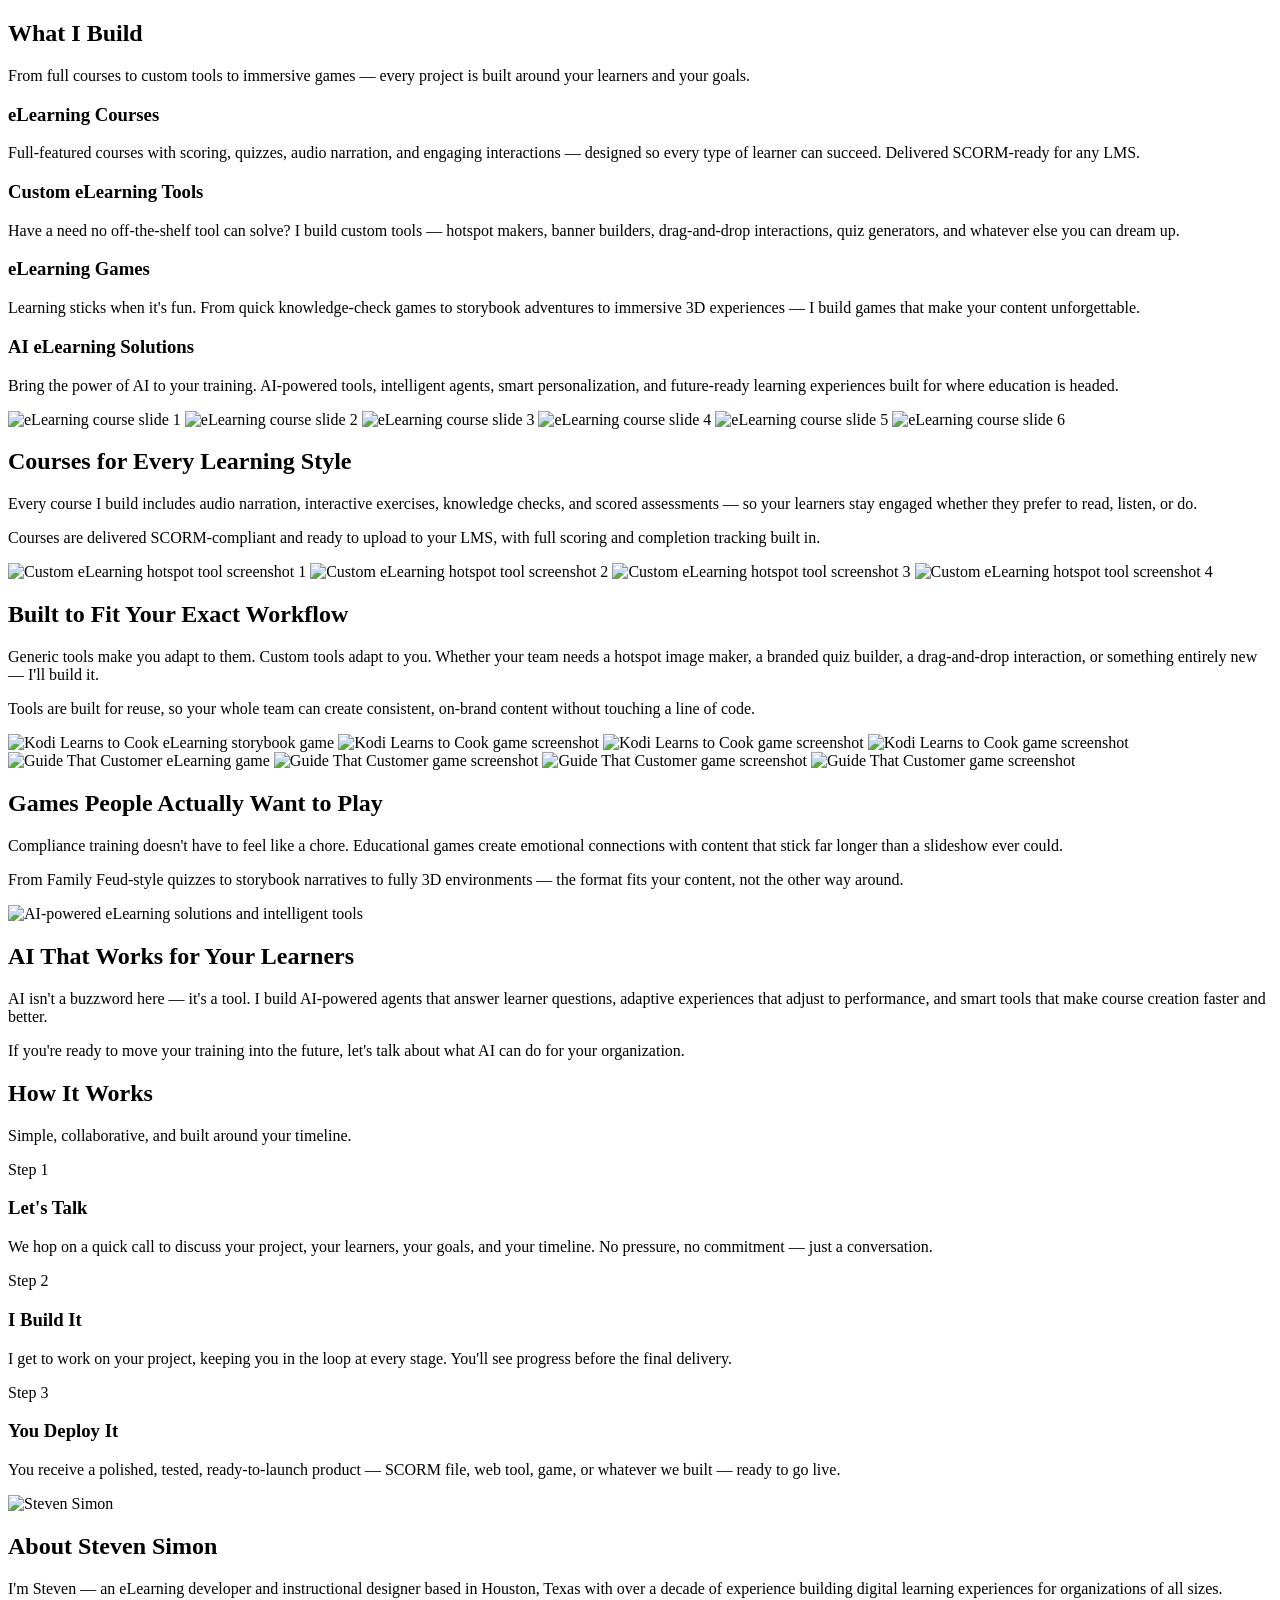
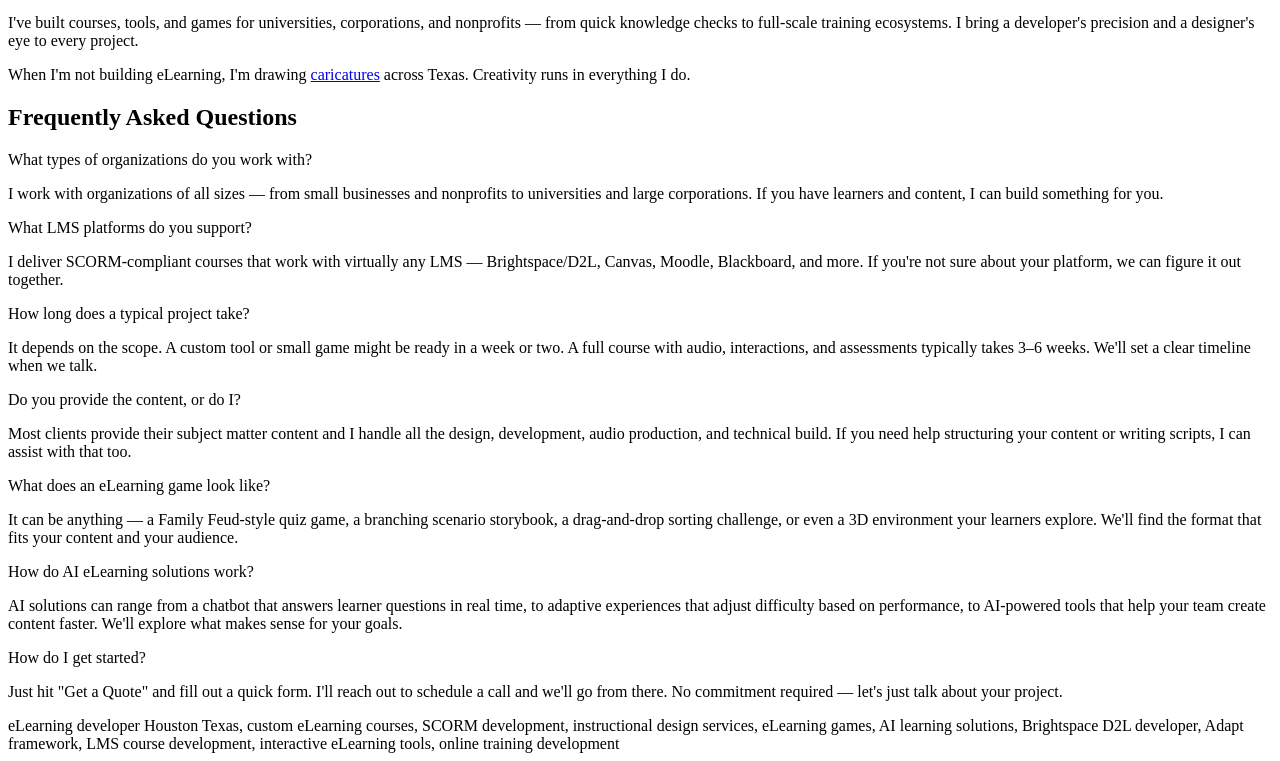
==== index.html @ 8b1f3d95 "Initial commit" ====
<!DOCTYPE html>
<html lang="en">
<head>
    <meta charset="UTF-8">
    <meta name="viewport" content="width=device-width, initial-scale=1.0">
    <meta name="description" content="eLearning Solutions by Steven Simon — custom eLearning courses, interactive tools, educational games, and AI-powered learning experiences built for teams of all sizes.">
    <meta name="keywords" content="eLearning development, custom eLearning, instructional design, eLearning courses, LMS, SCORM, eLearning games, AI learning, Adapt framework, Houston eLearning developer">
    <meta name="robots" content="index, follow">
    <meta name="theme-color" content="#CC0000">

    <!-- Open Graph -->
    <meta property="og:title" content="eLearning Solutions by Steven Simon">
    <meta property="og:description" content="Custom eLearning courses, tools, games, and AI solutions — built for the way people actually learn.">
    <meta property="og:image" content="https://stevenraysimon.github.io/elearning-solutions/images/og-image.jpg">
    <meta property="og:url" content="https://stevenraysimon.github.io/elearning-solutions/">
    <meta property="og:type" content="website">

    <title>eLearning Solutions by Steven Simon | Custom Courses, Tools & Games</title>

    <!-- Font Awesome -->
    <link rel="stylesheet" href="css/font-awesome.min.css">

    <!-- Main Styles -->
    <link rel="stylesheet" href="css/main.css">

    <!-- Favicon -->
    <link rel="icon" type="image/png" href="images/favicon.png">
</head>
<body>

    <!-- Quote Modal -->
    <quote-modal></quote-modal>

    <!-- Fixed Get a Quote Button -->
    <quote-button-component></quote-button-component>

    <!-- Hamburger Menu -->
    <menu-component></menu-component>

    <!-- ── HERO ─────────────────────────────────────────────── -->
    <section id="hero">
        <div id="fade">
            <header-component></header-component>
        </div>
    </section>

    <main class="home">

        <!-- ── SERVICES ──────────────────────────────────────── -->
        <div id="services">
            <h2 class="section-heading">What I Build</h2>
            <p class="section-subheading">From full courses to custom tools to immersive games — every project is built around your learners and your goals.</p>

            <div class="services-grid">

                <div class="service-card">
                    <i class="fa fa-graduation-cap service-icon"></i>
                    <h3>eLearning Courses</h3>
                    <p>Full-featured courses with scoring, quizzes, audio narration, and engaging interactions — designed so every type of learner can succeed. Delivered SCORM-ready for any LMS.</p>
                </div>

                <div class="service-card">
                    <i class="fa fa-wrench service-icon"></i>
                    <h3>Custom eLearning Tools</h3>
                    <p>Have a need no off-the-shelf tool can solve? I build custom tools — hotspot makers, banner builders, drag-and-drop interactions, quiz generators, and whatever else you can dream up.</p>
                </div>

                <div class="service-card">
                    <i class="fa fa-gamepad service-icon"></i>
                    <h3>eLearning Games</h3>
                    <p>Learning sticks when it's fun. From quick knowledge-check games to storybook adventures to immersive 3D experiences — I build games that make your content unforgettable.</p>
                </div>

                <div class="service-card">
                    <i class="fa fa-rocket service-icon"></i>
                    <h3>AI eLearning Solutions</h3>
                    <p>Bring the power of AI to your training. AI-powered tools, intelligent agents, smart personalization, and future-ready learning experiences built for where education is headed.</p>
                </div>

            </div>
        </div>

        <!-- ── COURSE DETAIL SECTION ──────────────────────────── -->
        <div class="information">
            <div class="content wrapper">
                <div class="flex">
                    <carousel-component>
                        <img src="images/adapt-course/1.jpeg" alt="eLearning course slide 1">
                        <img src="images/adapt-course/2.jpeg" alt="eLearning course slide 2">
                        <img src="images/adapt-course/3.jpeg" alt="eLearning course slide 3">
                        <img src="images/adapt-course/4.jpeg" alt="eLearning course slide 4">
                        <img src="images/adapt-course/5.jpeg" alt="eLearning course slide 5">
                        <img src="images/adapt-course/6.jpeg" alt="eLearning course slide 6">
                    </carousel-component>
                    <div class="text">
                        <h2>Courses for Every Learning Style</h2>
                        <p>Every course I build includes audio narration, interactive exercises, knowledge checks, and scored assessments — so your learners stay engaged whether they prefer to read, listen, or do.</p>
                        <p>Courses are delivered SCORM-compliant and ready to upload to your LMS, with full scoring and completion tracking built in.</p>
                    </div>
                </div>
            </div>
        </div>

        <!-- ── TOOLS DETAIL SECTION ──────────────────────────── -->
        <div class="information">
            <div class="content wrapper">
                <div class="flex">
                    <carousel-component>
                        <img src="images/hotspot/1.jpeg" alt="Custom eLearning hotspot tool screenshot 1">
                        <img src="images/hotspot/2.jpeg" alt="Custom eLearning hotspot tool screenshot 2">
                        <img src="images/hotspot/3.jpeg" alt="Custom eLearning hotspot tool screenshot 3">
                        <img src="images/hotspot/4.jpeg" alt="Custom eLearning hotspot tool screenshot 4">
                    </carousel-component>
                    <div class="text">
                        <h2>Built to Fit Your Exact Workflow</h2>
                        <p>Generic tools make you adapt to them. Custom tools adapt to you. Whether your team needs a hotspot image maker, a branded quiz builder, a drag-and-drop interaction, or something entirely new — I'll build it.</p>
                        <p>Tools are built for reuse, so your whole team can create consistent, on-brand content without touching a line of code.</p>
                    </div>
                </div>
            </div>
        </div>

        <!-- ── GAMES DETAIL SECTION ──────────────────────────── -->
        <div class="information">
            <div class="content wrapper">
                <div class="flex">
                    <carousel-component>
                        <img src="images/games/kodi/1.jpg" alt="Kodi Learns to Cook eLearning storybook game">
                        <img src="images/games/kodi/2.jpg" alt="Kodi Learns to Cook game screenshot">
                        <img src="images/games/kodi/3.jpg" alt="Kodi Learns to Cook game screenshot">
                        <img src="images/games/kodi/4.jpg" alt="Kodi Learns to Cook game screenshot">
                        <img src="images/games/guideThatCustomer/1.jpg" alt="Guide That Customer eLearning game">
                        <img src="images/games/guideThatCustomer/2.jpg" alt="Guide That Customer game screenshot">
                        <img src="images/games/guideThatCustomer/3.jpg" alt="Guide That Customer game screenshot">
                        <img src="images/games/guideThatCustomer/4.jpg" alt="Guide That Customer game screenshot">
                    </carousel-component>
                    <div class="text">
                        <h2>Games People Actually Want to Play</h2>
                        <p>Compliance training doesn't have to feel like a chore. Educational games create emotional connections with content that stick far longer than a slideshow ever could.</p>
                        <p>From Family Feud-style quizzes to storybook narratives to fully 3D environments — the format fits your content, not the other way around.</p>
                    </div>
                </div>
            </div>
        </div>

        <!-- ── AI DETAIL SECTION ──────────────────────────────── -->
        <div class="information">
            <div class="content wrapper">
                <div class="flex">
                    <picture>
                        <source srcset="images/ai/1.webp" type="image/webp">
                        <img src="images/ai/1.jpeg" alt="AI-powered eLearning solutions and intelligent tools" loading="lazy">
                    </picture>
                    <div class="text">
                        <h2>AI That Works for Your Learners</h2>
                        <p>AI isn't a buzzword here — it's a tool. I build AI-powered agents that answer learner questions, adaptive experiences that adjust to performance, and smart tools that make course creation faster and better.</p>
                        <p>If you're ready to move your training into the future, let's talk about what AI can do for your organization.</p>
                    </div>
                </div>
            </div>
        </div>

        <!-- ── HOW IT WORKS ───────────────────────────────────── -->
        <div id="how-it-works">
            <h2 class="section-heading">How It Works</h2>
            <p class="section-subheading">Simple, collaborative, and built around your timeline.</p>

            <div class="steps-grid">
                <div class="step">
                    <div class="step-number">Step 1</div>
                    <h3>Let's Talk</h3>
                    <p>We hop on a quick call to discuss your project, your learners, your goals, and your timeline. No pressure, no commitment — just a conversation.</p>
                </div>
                <div class="step">
                    <div class="step-number">Step 2</div>
                    <h3>I Build It</h3>
                    <p>I get to work on your project, keeping you in the loop at every stage. You'll see progress before the final delivery.</p>
                </div>
                <div class="step">
                    <div class="step-number">Step 3</div>
                    <h3>You Deploy It</h3>
                    <p>You receive a polished, tested, ready-to-launch product — SCORM file, web tool, game, or whatever we built — ready to go live.</p>
                </div>
            </div>
        </div>

        <!-- ── ABOUT ──────────────────────────────────────────── -->
        <div id="about">
            <div class="content wrapper">
                <div class="flex">
                    <div class="about-image">
                        <picture>
                            <source srcset="images/about.webp" type="image/webp">
                            <img src="images/about.png" alt="Steven Simon">
                        </picture>
                    </div>
                    <div class="text">
                        <h2>About Steven Simon</h2>
                        <p>I'm Steven — an eLearning developer and instructional designer based in Houston, Texas with over a decade of experience building digital learning experiences for organizations of all sizes.</p>
                        <p>I've built courses, tools, and games for universities, corporations, and nonprofits — from quick knowledge checks to full-scale training ecosystems. I bring a developer's precision and a designer's eye to every project.</p>
                        <p>When I'm not building eLearning, I'm drawing <a href="https://stevensimon.art" title="Caricatures" target="_blank">caricatures</a> across Texas. Creativity runs in everything I do.</p>
                        <nav class="row-nav">
                            <a href="https://www.linkedin.com/in/steven-ray-simon" title="LinkedIn" target="_blank">
                                <i class="fa fa-linkedin"></i>
                            </a>
                            <a href="https://srs815.github.io/portfolio/" title="Portfolio" target="_blank">
                                <i class="fa fa-briefcase"></i>
                            </a>
                        </nav>
                    </div>
                </div>
            </div>
        </div>

        <!-- ── FAQ ───────────────────────────────────────────── -->
        <div id="faq">
            <div class="content wrapper" id="questions">
                <h2 class="section-heading">Frequently Asked Questions</h2>
                <div class="text">

                    <div class="question-container">
                        <div class="question">
                            What types of organizations do you work with?
                            <i class="fa fa-chevron-down"></i>
                        </div>
                        <div class="answer">
                            <p>I work with organizations of all sizes — from small businesses and nonprofits to universities and large corporations. If you have learners and content, I can build something for you.</p>
                        </div>
                    </div>

                    <div class="question-container">
                        <div class="question">
                            What LMS platforms do you support?
                            <i class="fa fa-chevron-down"></i>
                        </div>
                        <div class="answer">
                            <p>I deliver SCORM-compliant courses that work with virtually any LMS — Brightspace/D2L, Canvas, Moodle, Blackboard, and more. If you're not sure about your platform, we can figure it out together.</p>
                        </div>
                    </div>

                    <div class="question-container">
                        <div class="question">
                            How long does a typical project take?
                            <i class="fa fa-chevron-down"></i>
                        </div>
                        <div class="answer">
                            <p>It depends on the scope. A custom tool or small game might be ready in a week or two. A full course with audio, interactions, and assessments typically takes 3–6 weeks. We'll set a clear timeline when we talk.</p>
                        </div>
                    </div>

                    <div class="question-container">
                        <div class="question">
                            Do you provide the content, or do I?
                            <i class="fa fa-chevron-down"></i>
                        </div>
                        <div class="answer">
                            <p>Most clients provide their subject matter content and I handle all the design, development, audio production, and technical build. If you need help structuring your content or writing scripts, I can assist with that too.</p>
                        </div>
                    </div>

                    <div class="question-container">
                        <div class="question">
                            What does an eLearning game look like?
                            <i class="fa fa-chevron-down"></i>
                        </div>
                        <div class="answer">
                            <p>It can be anything — a Family Feud-style quiz game, a branching scenario storybook, a drag-and-drop sorting challenge, or even a 3D environment your learners explore. We'll find the format that fits your content and your audience.</p>
                        </div>
                    </div>

                    <div class="question-container">
                        <div class="question">
                            How do AI eLearning solutions work?
                            <i class="fa fa-chevron-down"></i>
                        </div>
                        <div class="answer">
                            <p>AI solutions can range from a chatbot that answers learner questions in real time, to adaptive experiences that adjust difficulty based on performance, to AI-powered tools that help your team create content faster. We'll explore what makes sense for your goals.</p>
                        </div>
                    </div>

                    <div class="question-container">
                        <div class="question">
                            How do I get started?
                            <i class="fa fa-chevron-down"></i>
                        </div>
                        <div class="answer">
                            <p>Just hit "Get a Quote" and fill out a quick form. I'll reach out to schedule a call and we'll go from there. No commitment required — let's just talk about your project.</p>
                        </div>
                    </div>

                </div>
            </div>
        </div>

    </main>

    <!-- ── FOOTER ─────────────────────────────────────────────── -->
    <footer-component></footer-component>

    <!-- Audio -->
    <audio id="pop" src="sounds/smallPop.mp3" preload="auto"></audio>
    <audio id="click" src="sounds/click.wav" preload="auto"></audio>

    <!-- Web Components -->
    <script type="module" src="js/web-components.js"></script>

    <!-- Main JS -->
    <script src="js/main.js"></script>

    <!-- Hidden SEO tags -->
    <div class="hiddenTags" aria-hidden="true">
        eLearning developer Houston Texas, custom eLearning courses, SCORM development,
        instructional design services, eLearning games, AI learning solutions,
        Brightspace D2L developer, Adapt framework, LMS course development,
        interactive eLearning tools, online training development
    </div>

</body>
</html>
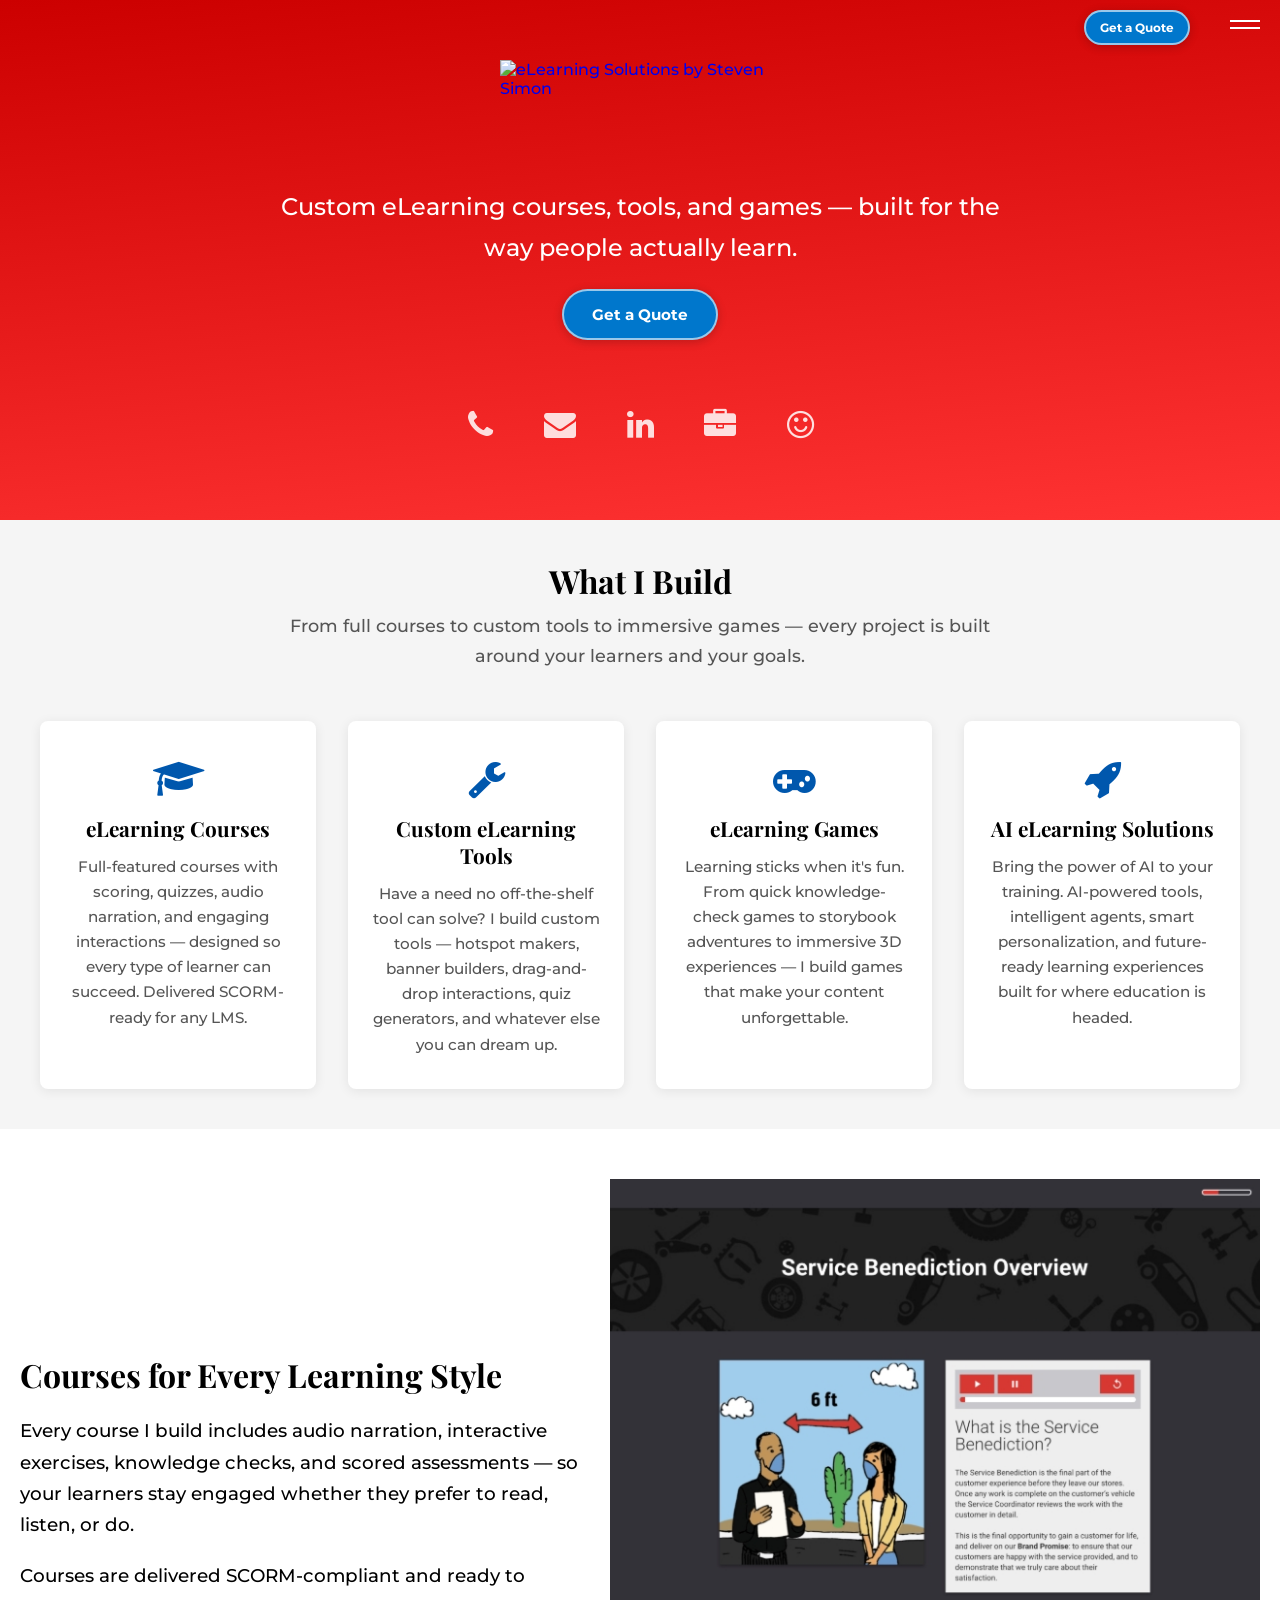
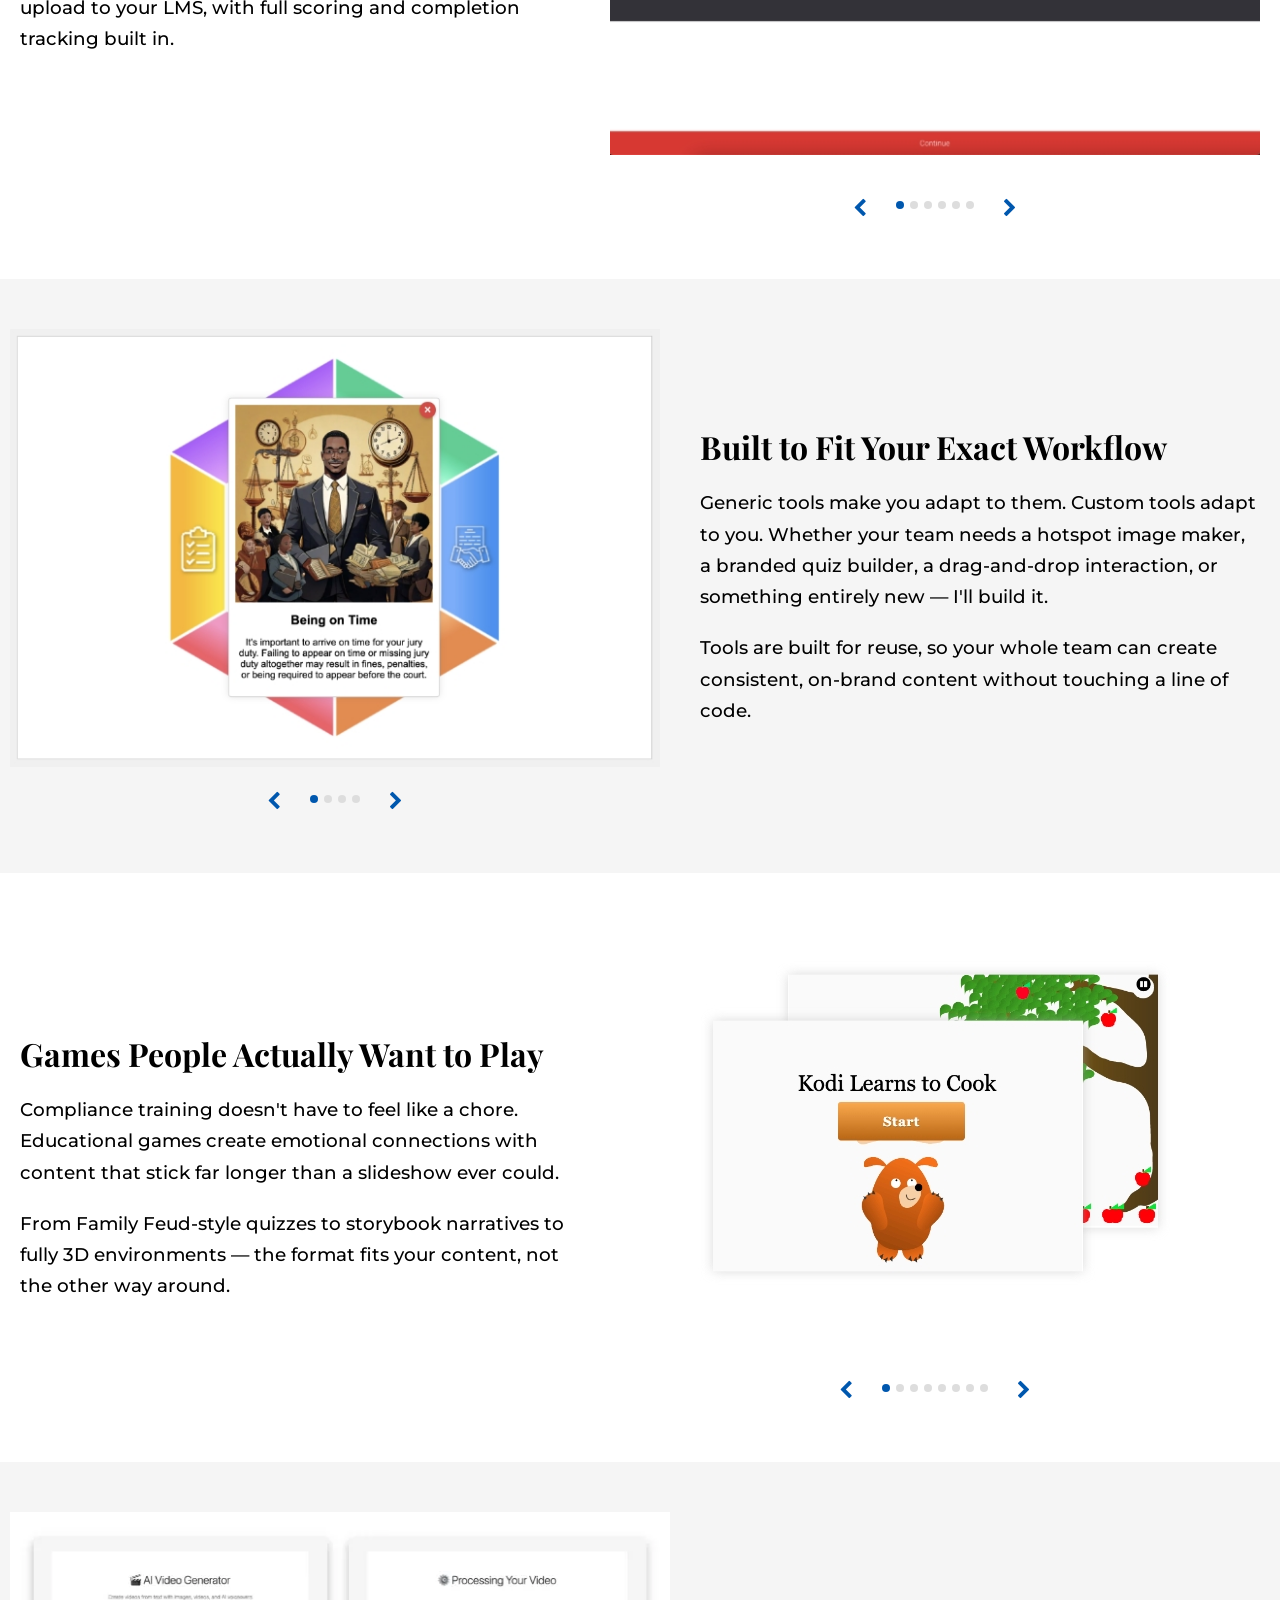
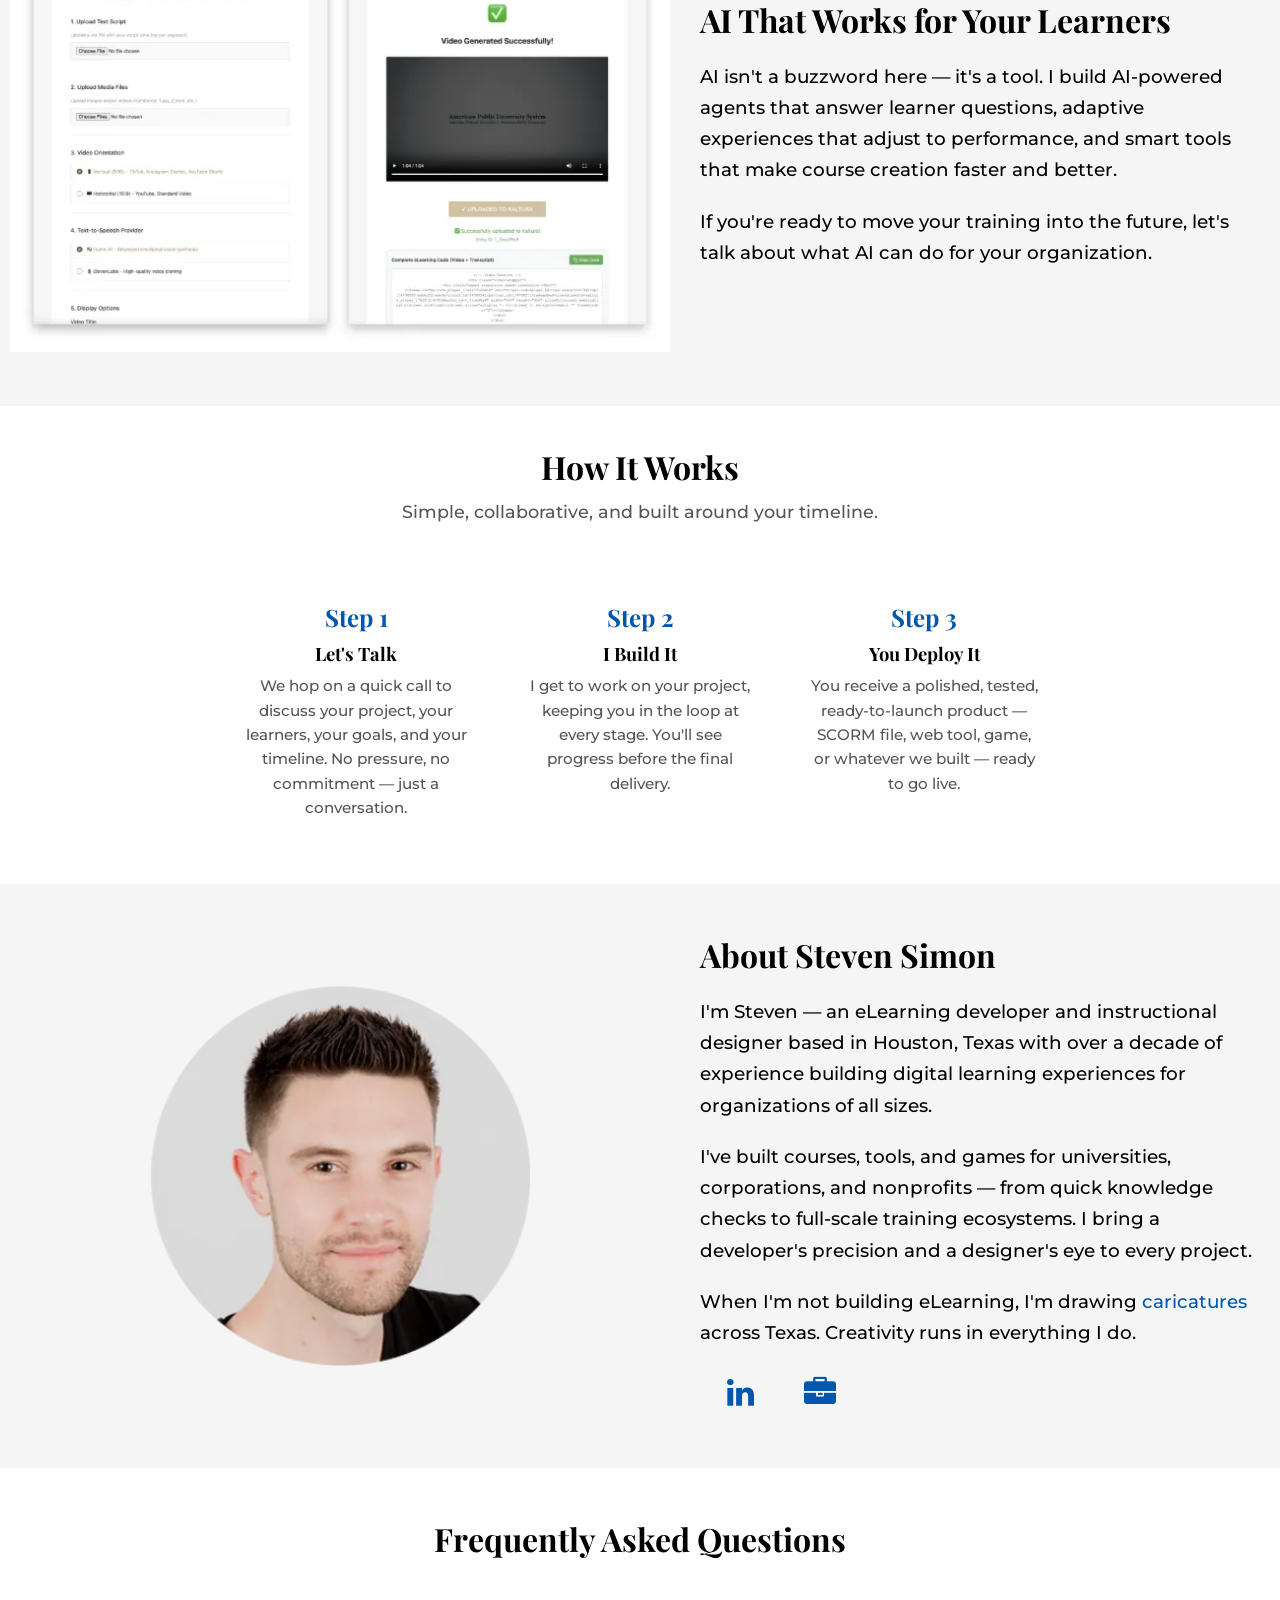
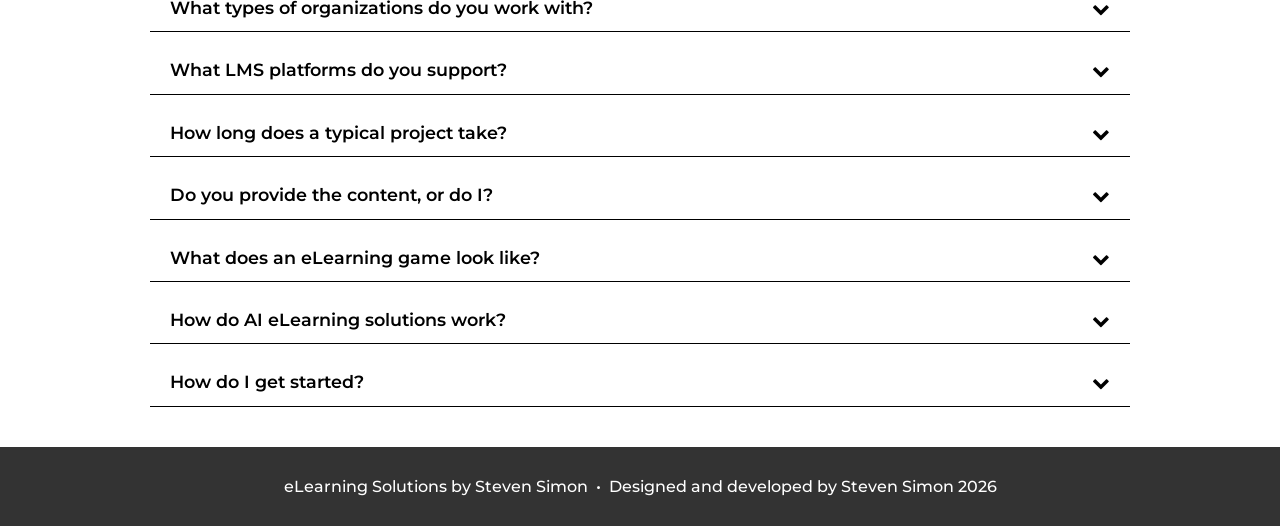
==== commit e6f7983a: "Added favicons" ====
--- a/index.html
+++ b/index.html
@@ -23,8 +23,14 @@
     <!-- Main Styles -->
     <link rel="stylesheet" href="css/main.css">
 
-    <!-- Favicon -->
-    <link rel="icon" type="image/png" href="images/favicon.png">
+    <!-- Favicons -->
+    <link rel="icon" type="image/x-icon" href="images/favicons/favicon.ico">
+    <link rel="icon" type="image/png" sizes="16x16" href="images/favicons/favicon-16x16.png">
+    <link rel="icon" type="image/png" sizes="32x32" href="images/favicons/favicon-32x32.png">
+    <link rel="apple-touch-icon" sizes="180x180" href="images/favicons/apple-touch-icon.png">
+    <link rel="icon" type="image/png" sizes="192x192" href="images/favicons/android-chrome-192x192.png">
+    <link rel="icon" type="image/png" sizes="512x512" href="images/favicons/android-chrome-512x512.png">
+    <link rel="manifest" href="images/favicons/site.webmanifest">
 </head>
 <body>
 
--- a/css/main.css
+++ b/css/main.css
@@ -0,0 +1,1395 @@
+@charset "UTF-8";
+
+@import url('https://fonts.googleapis.com/css2?family=Playfair+Display:wght@400;600;700;900&display=swap');
+
+@-webkit-keyframes buttonPulse {
+  0%   { padding: 16px 26px; }
+  50%  { padding: 16px 35px; }
+  100% { padding: 16px 26px; }
+}
+
+/* Montserrat self-hosted */
+@font-face {
+  font-family: 'montserrat';
+  src: url('../fonts/montserrat/Montserrat-Medium.ttf') format('truetype');
+  font-weight: 400;
+  font-display: swap;
+}
+@font-face {
+  font-family: 'montserrat-medium';
+  src: url('../fonts/montserrat/Montserrat-SemiBold.ttf') format('truetype');
+  font-weight: 600;
+  font-display: swap;
+}
+@font-face {
+  font-family: 'montserrat-bold';
+  src: url('../fonts/montserrat/Montserrat-Bold.ttf') format('truetype');
+  font-weight: 700;
+  font-display: swap;
+}
+
+.buttonPulseClass {
+  -webkit-animation-name: buttonPulse;
+  -webkit-animation-iteration-count: infinite;
+  -webkit-animation-duration: 1s;
+}
+
+* {
+  margin: 0;
+  padding: 0;
+}
+
+:root {
+  --gray: #f5f5f5;
+  --white: #ffffff;
+  --black: #000000;
+  --links: #333333;
+  --linksHover: #777777;
+  --linksActive: #444444;
+  --linksBackgroundHover: #DDDDDD;
+  --specialLink: #0057AD;
+
+  /* Brand red — hero gradient only */
+  --red: #CC0000;
+  --redHover: #990000;
+  --redActive: #660000;
+
+  /* Blue — buttons, interactive accent (matches portfolio specialLink) */
+  --accent: #0057AD;
+  --accent-lite: #0077CC;
+  --accentHover: #003d7a;
+  --accentActive: #002a54;
+
+  /* Fonts */
+  --font-heading: 'Playfair Display', Georgia, serif;
+  --font-body: 'montserrat', 'Montserrat', 'Open Sans', Helvetica, Arial, sans-serif;
+  --font-body-medium: 'montserrat-medium', 'Montserrat', Arial, Helvetica, sans-serif;
+  --font-body-bold: 'montserrat-bold', 'Montserrat', Arial, Helvetica, sans-serif;
+}
+
+.visually-hidden {
+  position: absolute;
+  width: 1px;
+  height: 1px;
+  padding: 0;
+  margin: -1px;
+  overflow: hidden;
+  clip: rect(0, 0, 0, 0);
+  white-space: nowrap;
+  border: 0;
+}
+
+body {
+  -webkit-font-smoothing: antialiased;
+  -moz-osx-font-smoothing: grayscale;
+  -webkit-text-stroke: 1px transparent;
+  min-height: 100vh;
+  display: flex;
+  flex-direction: column;
+  font-family: var(--font-body);
+}
+
+main {
+  flex: 1;
+}
+
+.my-body-noscroll-class {
+  overflow: hidden;
+  -webkit-overflow-scrolling: touch !important;
+  touch-action: none;
+  height: calc(100% + 1px);
+}
+
+.wrapper {
+  max-width: 1400px;
+  width: 100%;
+  height: auto;
+  margin: 0 auto;
+  position: relative;
+}
+
+.feature {
+  height: 100%;
+}
+
+a {
+  text-decoration: none !important;
+}
+
+.hiddenTags {
+  position: absolute;
+  width: 1px;
+  height: 1px;
+  margin: -1px;
+  padding: 0;
+  overflow: hidden;
+  clip: rect(0, 0, 0, 0);
+  border: 0;
+}
+
+/************* Menu Icon *********************/
+
+.menu-icon {
+  position: fixed;
+  top: 0px;
+  right: 0px;
+  padding: 20px;
+  width: 30px;
+  z-index: 1000;
+  cursor: pointer;
+  display: block;
+}
+
+.menu-icon .bar {
+  width: 100%;
+  height: 2px;
+  background-color: var(--white);
+}
+
+#barOne, #barTwo {
+  transition: transform 0.3s ease-in-out, margin-top 0.3s ease-in-out;
+}
+
+#barTwo {
+  margin-top: 5px;
+}
+
+.blackOverlay {
+  width: 100%;
+  height: 100%;
+  position: fixed;
+  top: 0;
+  bottom: 0;
+  background: rgba(0, 0, 0, 0.5);
+  z-index: 998;
+  display: none;
+  transition: opacity 0.3s ease-in-out;
+}
+
+.mainnav {
+  background-color: white;
+  position: fixed;
+  width: 300px;
+  height: 100%;
+  left: -300px;
+  z-index: 999;
+  display: none;
+  overflow: scroll;
+  transition: left 0.3s ease-in-out;
+}
+
+.mainnav ul {
+  text-align: center;
+  width: 100%;
+}
+
+.mainnav ul li {
+  list-style: none;
+}
+
+.mainnav ul li a {
+  color: var(--black);
+  font-family: var(--font-heading);
+  font-weight: 700;
+  text-align: center;
+  padding: 20px 0;
+  display: block;
+  font-size: 1.8rem;
+}
+
+.mainnav ul li a:hover {
+  background-color: var(--linksBackgroundHover);
+  transition: 0.4s;
+}
+
+.mainnav ul li a:active {
+  background-color: var(--linksActive);
+  color: var(--white);
+  transition: 0.4s;
+}
+
+/************* Hero *********************/
+
+#hero {
+  width: 100%;
+  position: relative;
+  transition: 0.8s;
+  min-height: 400px;
+}
+
+#fade {
+  height: 100%;
+  background: linear-gradient(175deg, #CC0000, #FF3333);
+}
+
+
+header {
+  display: block;
+  padding: 60px 50px;
+  z-index: 10;
+  position: relative;
+}
+
+.logo {
+  max-width: 280px;
+  width: 100%;
+  margin: auto;
+  display: block;
+}
+
+.home > div:nth-child(odd) {
+  background-color: var(--gray);
+}
+
+.home > div:nth-child(even) {
+  background-color: var(--white);
+}
+
+/* Icon Navigation */
+nav {
+  display: flex;
+  justify-content: center;
+}
+
+.row-nav .fa{
+  color: var(--accent);
+}
+
+icon-nav-component nav a, .row-nav a  {
+  display: inline-flex;
+  align-items: center;
+  justify-content: center;
+  width: 70px;
+  height: 70px;
+  margin: 0 5px;
+  position: relative;
+  border-radius: 50%;
+  overflow: hidden;
+  transition: background-color 0.3s ease;
+  color: rgba(255,255,255,0.85);
+}
+
+nav a:hover {
+  background-color: rgba(0, 0, 0, 0.2);
+}
+
+nav a:active {
+  background-color: rgba(0, 0, 0, 0.6);
+}
+
+nav a i {
+  font-size: 3em;
+  color: rgba(255,255,255,0.85);
+}
+
+nav .fa {
+  font-size: 2rem;
+  color: rgba(255,255,255,0.85);
+  padding-top: 0;
+}
+
+icon-nav-component a {
+  color: rgba(255,255,255,0.85);
+  display: inline-flex;
+  align-items: center;
+  justify-content: center;
+}
+
+icon-nav-component a svg {
+  display: block;
+}
+
+@media screen and (max-width: 500px) {
+  nav a { width: 50px; height: 50px; }
+  nav .fa { font-size: 1.5rem; }
+  icon-nav-component svg { width: 24px; height: 24px; }
+}
+
+@media screen and (max-width: 350px) {
+  nav a { width: 40px; height: 40px; }
+  nav .fa { font-size: 1rem;}
+}
+
+/* Inside wrapper (hero tagline area) */
+.inside-wrapper {
+  margin: 0 auto;
+  max-width: 760px;
+  text-align: center;
+}
+
+.inside-wrapper p {
+  font-family: var(--font-body);
+  font-weight: 500;
+  color: var(--white);
+  font-size: 1.5em;
+  line-height: 1.7em;
+  text-align: center;
+  padding: 50px 20px;
+}
+
+.inside-wrapper a {
+  color: #ffaaaa;
+}
+
+.inside-wrapper a:hover {
+  filter: brightness(90%);
+  transition: 0.4s;
+}
+
+#main-cta {
+  color: var(--white);
+  padding: 16px 26px;
+  transition: 0.4s;
+  border-radius: 40px;
+  font-size: 0.8em;
+  background-color: var(--accentHover);
+  text-align: center;
+  font-weight: 600;
+  font-family: var(--font-body-bold);
+}
+
+#main-cta:hover {
+  filter: brightness(80%);
+  transition: 0.4s;
+}
+
+#main-cta:active {
+  filter: brightness(60%);
+  transition: 0s;
+}
+
+img, iframe, picture {
+  width: 100%;
+}
+
+iframe {
+  max-width: 700px;
+  height: 20vw;
+  margin: auto;
+  display: block;
+  margin-bottom: 30px;
+}
+
+hr {
+  border: none;
+  height: 1px;
+  background-color: var(--gray);
+}
+
+/************* Sections *********************/
+
+.row {
+  display: flex;
+  flex-direction: row;
+  align-items: center;
+  padding: 10px 30px;
+  text-align: left;
+  justify-content: center;
+  box-sizing: border-box;
+}
+
+.row img, .column img {
+  width: 100%;
+  padding: 0 10px;
+  box-sizing: border-box;
+  pointer-events: none;
+}
+
+.row picture {
+  width: 100%;
+  padding: 0;
+  box-sizing: border-box;
+  pointer-events: none;
+}
+
+.row .text {
+  width: 100%;
+  text-align: center;
+}
+
+.row h2 {
+  font-family: var(--font-heading);
+  font-weight: 700;
+  color: var(--black);
+  font-size: 1.4em;
+  line-height: 1.5em;
+}
+
+.row p {
+  font-family: var(--font-body);
+  font-weight: 400;
+  color: var(--black);
+  font-size: 1.1em;
+  line-height: 1.7em;
+  padding-top: 10px;
+}
+
+.content {
+  color: var(--black);
+  padding: 40px 0;
+}
+
+.flex {
+  display: flex;
+  align-items: center;
+  justify-content: center;
+  flex-direction: row;
+}
+
+.information:nth-child(odd) .flex {
+  flex-direction: row;
+}
+
+.information:nth-child(even) .flex {
+  flex-direction: row-reverse;
+}
+
+.content h2, .h2-h1 {
+  font-family: var(--font-heading);
+  font-weight: 700;
+  font-size: 2em;
+  line-height: 1.3em;
+  padding: 10px 20px;
+  color: var(--black);
+}
+
+.flex h2 {
+  text-align: left;
+}
+
+.content p {
+  font-family: var(--font-body);
+  font-weight: 400;
+  font-size: 1.15em;
+  line-height: 1.7em;
+  padding: 10px 20px;
+  box-sizing: border-box;
+  color: var(--black);
+}
+
+.flex p {
+  text-align: left;
+}
+
+.content img {
+  padding: 10px;
+  box-sizing: border-box;
+}
+
+.content picture {
+  padding: 0;
+  box-sizing: border-box;
+}
+
+.content nav {
+  justify-content: left;
+  padding-left: 20px;
+}
+
+.text {
+  max-width: 600px;
+  width: 100%;
+}
+
+/************* Process / How It Works *********************/
+
+.process {
+  background-color: var(--white);
+  padding: 50px 0px;
+}
+
+.process p {
+  margin: 0px 20px;
+}
+
+.process p, .modal-paragraph {
+  font-family: var(--font-body);
+  font-weight: 400;
+  color: var(--black);
+  font-size: 1.1em;
+  line-height: 1.7em;
+  padding-top: 10px;
+  text-align: center;
+}
+
+.process-cta {
+  font-family: var(--font-body);
+  font-weight: 600;
+  color: var(--white);
+  padding: 16px 26px;
+  transition: 0.4s;
+  border-radius: 40px;
+  font-size: 1em;
+  background-color: var(--accent);
+  text-align: center;
+  display: block;
+  max-width: 160px;
+  margin: auto;
+  margin-top: 10px;
+  margin-bottom: 20px;
+}
+
+.process-cta:hover {
+  background-color: var(--accentHover);
+  transition: 0.4s;
+  color: var(--white);
+}
+
+.process-cta:active {
+  background-color: var(--accentActive);
+  transition: 0s;
+  color: var(--white);
+}
+
+.row-cta, .row a .fa, .modal-exit, .modal-exit-bottom {
+  font-weight: 600;
+}
+
+.row-cta span {
+  padding-right: 0px;
+  transition: 0.4s;
+}
+
+.row-cta:hover span {
+  padding-right: 10px;
+  transition: 0.4s;
+}
+
+/* Inline paragraph links */
+p a {
+  color: var(--specialLink);
+  text-decoration: underline;
+  text-underline-offset: 3px;
+  transition: filter 0.2s;
+}
+
+p a:hover {
+  filter: brightness(60%);
+}
+
+/************* Services Cards *********************/
+
+.services-grid {
+  display: flex;
+  flex-wrap: wrap;
+  gap: 2rem;
+  justify-content: center;
+  padding: 20px 30px 40px;
+  max-width: 1200px;
+  margin: 0 auto;
+}
+
+.service-card {
+  flex: 1 1 240px;
+  max-width: 280px;
+  background: var(--white);
+  border-radius: 8px;
+  padding: 2rem 1.5rem;
+  text-align: center;
+  box-shadow: 0 2px 12px rgba(0,0,0,0.08);
+  transition: transform 0.3s ease, box-shadow 0.3s ease;
+  box-sizing: border-box;
+}
+
+.service-card:hover {
+  transform: translateY(-4px);
+  box-shadow: 0 8px 24px rgba(0,0,0,0.14);
+}
+
+.service-card .service-icon {
+  font-size: 2.5rem;
+  color: var(--accent);
+  margin-bottom: 1rem;
+  display: block;
+}
+
+.service-card h3 {
+  font-family: var(--font-heading);
+  font-weight: 700;
+  font-size: 1.3rem;
+  line-height: 1.3;
+  margin-bottom: 0.75rem;
+  color: var(--black);
+}
+
+.service-card p {
+  font-family: var(--font-body);
+  font-size: 0.95rem;
+  line-height: 1.65;
+  color: #555;
+  padding: 0;
+}
+
+/************* How It Works Steps *********************/
+
+.steps-grid {
+  display: flex;
+  flex-wrap: wrap;
+  gap: 1.5rem;
+  justify-content: center;
+  padding: 20px 30px 40px;
+  max-width: 1100px;
+  margin: 0 auto;
+}
+
+.step {
+  flex: 1 1 200px;
+  max-width: 260px;
+  text-align: center;
+  padding: 1.5rem 1rem;
+  box-sizing: border-box;
+}
+
+.step-number {
+  font-family: var(--font-heading);
+  font-weight: 700;
+  font-size: 1.5rem;
+  color: var(--accent);
+  margin-bottom: 0.5rem;
+  display: block;
+}
+
+.step h3 {
+  font-family: var(--font-heading);
+  font-weight: 700;
+  font-size: 1.15rem;
+  margin-bottom: 0.5rem;
+  color: var(--black);
+}
+
+.step p {
+  font-family: var(--font-body);
+  font-size: 0.95rem;
+  line-height: 1.6;
+  color: #555;
+  padding: 0;
+}
+
+/************* Section Headings *********************/
+
+.section-heading {
+  font-family: var(--font-heading);
+  font-weight: 700;
+  font-size: 2rem;
+  text-align: center;
+  color: var(--black);
+  padding: 40px 20px 10px;
+  line-height: 1.3;
+}
+
+.section-subheading {
+  font-family: var(--font-body);
+  font-weight: 400;
+  font-size: 1.1rem;
+  text-align: center;
+  color: #555;
+  padding: 0 20px 30px;
+  max-width: 700px;
+  margin: 0 auto;
+  line-height: 1.7;
+}
+
+/************* FAQ *********************/
+
+#questions .text {
+  max-width: 1000px;
+  width: 100%;
+  text-align: left;
+  margin: auto;
+}
+
+#questions h2 {
+  text-align: center;
+}
+
+.question {
+  display: flex;
+  justify-content: space-between;
+  font-family: var(--font-body-medium);
+  font-weight: 600;
+  cursor: pointer;
+  font-size: 1.1em;
+  line-height: 1.5em;
+  padding: 10px 20px;
+  box-sizing: border-box;
+}
+
+.answer {
+  display: none;
+  overflow: hidden;
+  transition: height 0.175s ease;
+}
+
+.answer p {
+  font-family: var(--font-body);
+  font-size: 1rem;
+  line-height: 1.7;
+  padding: 10px 20px 20px;
+  color: #444;
+}
+
+.question:hover {
+  color: var(--linksHover);
+  cursor: pointer;
+}
+
+.question-container {
+  border-bottom: solid 1px var(--black);
+  margin: 15px 10px 0;
+}
+
+.question .fa {
+  padding-left: 5px;
+  box-sizing: border-box;
+}
+
+strong {
+  font-family: var(--font-body-bold);
+}
+
+/************* Buttons *********************/
+
+button {
+  cursor: pointer;
+  padding: 10px 30px;
+  background: transparent;
+  border: solid var(--black) 1px;
+  color: var(--black);
+}
+
+button:hover {
+  background: var(--black);
+  color: var(--white);
+}
+
+.center {
+  text-align: center;
+  display: block;
+  margin: auto;
+}
+
+/* Book Now / Get a Quote fixed button */
+.book-now-button {
+  position: fixed;
+  background-color: var(--accent-lite);
+  border: 2px solid rgba(255, 255, 255, 0.6);
+  color: var(--white);
+  border-radius: 40px;
+  font-size: 0.9rem;
+  padding: 12px 20px;
+  font-family: var(--font-body-bold);
+  font-weight: 600;
+  cursor: pointer;
+  z-index: 900;
+  transition: all 0.3s ease;
+  box-shadow: 0 2px 10px rgba(0,0,0,0.2);
+}
+
+@media screen and (min-width: 701px) {
+  .book-now-button {
+    top: 10px;
+    right: 90px;
+    opacity: 1;
+    transform: translateY(0);
+    padding: 8px 14px;
+    font-size: 0.75rem;
+  }
+
+  .book-now-button:hover {
+    background-color: var(--accentHover);
+    box-shadow: 0 4px 15px rgba(0,0,0,0.3);
+    transform: translateY(-2px);
+  }
+
+  .book-now-button:active {
+    background-color: var(--accentActive);
+    transform: translateY(0);
+  }
+}
+
+@media screen and (max-width: 700px) {
+  .book-now-button {
+    bottom: 20px;
+    left: 50%;
+    transform: translateX(-50%) translateY(100px);
+    opacity: 0;
+    width: auto;
+    max-width: 90%;
+    box-shadow:
+      0 -20px 40px 20px rgba(255,255,255,0.9),
+      0 -40px 60px 30px rgba(255,255,255,0.7),
+      0 2px 10px rgba(0,0,0,0.2);
+  }
+
+  .book-now-button.visible {
+    transform: translateX(-50%) translateY(0);
+    opacity: 1;
+  }
+
+  .book-now-button:active {
+    background-color: var(--accentActive);
+    transform: translateX(-50%) scale(0.95);
+  }
+}
+
+/* Hero Button */
+.hero-button {
+  position: relative;
+  background-color: var(--accent-lite);
+  color: var(--white);
+  border: 2px solid rgba(255,255,255,0.6);
+  border-radius: 40px;
+  font-size: 0.95rem;
+  padding: 14px 28px;
+  font-family: var(--font-body-bold);
+  font-weight: 600;
+  cursor: pointer;
+  z-index: 900;
+  transition: all 0.3s ease;
+  box-shadow: 0 2px 10px rgba(0,0,0,0.2);
+  margin-top: 20px;
+}
+
+.hero-button:hover {
+  background-color: var(--accentHover);
+  border-color: var(--white);
+  box-shadow: 0 4px 15px rgba(0,0,0,0.3);
+  transform: translateY(-2px);
+}
+
+.hero-button:active {
+  background-color: var(--accentActive);
+  transform: translateY(0);
+}
+
+/************* Footer *********************/
+
+footer {
+  text-align: center;
+  background-color: var(--links);
+  font-family: var(--font-body);
+  font-weight: 400;
+  color: var(--white);
+  padding: 30px 50px;
+}
+
+footer a {
+  font-family: var(--font-body);
+  font-weight: 400;
+  color: var(--white);
+  padding: 0px 8px;
+  box-sizing: border-box;
+}
+
+footer a:hover {
+  filter: brightness(70%);
+}
+
+footer a:active {
+  filter: brightness(50%);
+}
+
+footer div {
+  padding-bottom: 0px;
+}
+
+.footer {
+  display: flex;
+  flex-direction: row;
+  justify-content: center;
+  position: relative;
+}
+
+/************* Modals *********************/
+
+.modal-overlay {
+  cursor: pointer;
+}
+
+.offer-modal {
+  display: none;
+  position: fixed;
+  top: 50%;
+  left: 50%;
+  transform: translate(-50%, -50%) scale(0.7);
+  background-color: var(--white);
+  border-radius: 8px;
+  box-shadow: 0 4px 20px rgba(0,0,0,0.3);
+  z-index: 1000;
+  max-width: 540px;
+  width: 90%;
+  max-height: 90vh;
+  overflow-y: auto;
+  opacity: 0;
+  transition: opacity 0.3s ease, transform 0.3s ease;
+  font-family: var(--font-body);
+}
+
+.modal-header {
+  display: flex;
+  justify-content: space-between;
+  align-items: center;
+  padding: 1.5rem;
+  border-bottom: 1px solid var(--gray);
+}
+
+.modal-header h2 {
+  margin: 0;
+  font-family: var(--font-heading);
+  font-size: 1.6em;
+  color: var(--black);
+  line-height: 1.2em;
+}
+
+.close-x {
+  background: none;
+  border: none;
+  font-size: 2rem;
+  color: var(--black);
+  cursor: pointer;
+  padding: 0;
+  width: 30px;
+  height: 30px;
+  display: flex;
+  align-items: center;
+  justify-content: center;
+  transition: color 0.2s ease;
+  border-radius: 40px;
+}
+
+.close-x:hover {
+  color: var(--links);
+  background-color: var(--linksBackgroundHover);
+}
+
+.modal-body {
+  padding: 1.5rem;
+}
+
+.form-group {
+  margin-bottom: 1.25rem;
+}
+
+.form-group label {
+  display: block;
+  margin-bottom: 0.5rem;
+  font-family: var(--font-body-medium);
+  font-weight: 600;
+  color: var(--black);
+  font-size: 0.9rem;
+}
+
+.form-control {
+  width: 100%;
+  padding: 0.75rem;
+  border: 1px solid var(--linksHover);
+  border-radius: 4px;
+  font-size: 1rem;
+  font-family: var(--font-body);
+  transition: border-color 0.2s ease;
+  box-sizing: border-box;
+}
+
+.form-control:focus {
+  outline: none;
+  border-color: var(--accent);
+  box-shadow: 0 0 0 3px rgba(204,0,0,0.1);
+}
+
+.form-status {
+  margin-top: 1rem;
+  padding: 0.75rem;
+  border-radius: 4px;
+  text-align: center;
+  font-weight: 600;
+  font-family: var(--font-body-medium);
+}
+
+.form-status.success {
+  background-color: #d4edda;
+  color: #155724;
+  border: 1px solid #c3e6cb;
+}
+
+.form-status.error {
+  background-color: #f8d7da;
+  color: #721c24;
+  border: 1px solid #f5c6cb;
+}
+
+.modal-footer {
+  display: flex;
+  gap: 1rem;
+  padding: 1.5rem;
+  border-top: 1px solid var(--gray);
+  justify-content: center;
+}
+
+.btn-submit, .btn-close {
+  padding: 0.75rem 2rem;
+  border: none;
+  border-radius: 4px;
+  font-size: 1rem;
+  font-family: var(--font-body-bold);
+  font-weight: 600;
+  cursor: pointer;
+  transition: all 0.2s ease;
+}
+
+.btn-submit {
+  background-color: var(--accent);
+  color: var(--white);
+}
+
+.btn-submit:hover:not(:disabled) {
+  background-color: var(--accentHover);
+}
+
+.btn-submit:disabled {
+  background-color: var(--linksHover);
+  cursor: not-allowed;
+}
+
+.btn-close {
+  background-color: var(--gray);
+  color: var(--black);
+}
+
+.btn-close:hover {
+  background-color: var(--linksBackgroundHover);
+  color: var(--black);
+}
+
+/* Safari fix for selects */
+.form-control[type="date"],
+.form-control[type="time"],
+select.form-control {
+  min-width: 0;
+  -webkit-appearance: none;
+  appearance: none;
+  background-image: url("data:image/svg+xml,%3Csvg xmlns='http://www.w3.org/2000/svg' width='12' height='12' viewBox='0 0 12 12'%3E%3Cpath fill='%23333' d='M6 9L1 4h10z'/%3E%3C/svg%3E");
+  background-repeat: no-repeat;
+  background-position: right 0.75rem center;
+  background-size: 12px;
+  padding-right: 2.5rem;
+}
+
+@media screen and (max-width: 600px) {
+  .offer-modal {
+    width: 95%;
+    max-height: 95vh;
+  }
+
+  .modal-header, .modal-body, .modal-footer {
+    padding: 1rem;
+  }
+
+  .modal-footer {
+    flex-direction: column;
+  }
+
+  .btn-submit, .btn-close {
+    width: 100%;
+  }
+}
+
+/************* About Image *******************/
+
+.about-image {
+  max-width: 400px;
+  width: 100%;
+  margin: 0 auto;
+  flex-shrink: 0;
+}
+
+.about-image picture,
+.about-image img {
+  display: block;
+  width: 100%;
+  height: auto;
+}
+
+/************* Carousel *********************/
+
+carousel-component{
+  width: 100%;
+}
+
+.carousel-wrapper {
+  flex: 0 0 670px;
+  width: 670px;
+  max-width: 100%;
+  padding: 10px;
+  box-sizing: border-box;
+}
+
+.carousel {
+  position: relative;
+  width: 100%;
+  /* Height set by JS to tallest image — no layout shift */
+  overflow: hidden;
+}
+
+.carousel-track {
+  position: relative;
+  width: 100%;
+  height: 100%;
+}
+
+.carousel-slide {
+  position: absolute;
+  top: 0;
+  left: 0;
+  width: 100%;
+  opacity: 0;
+  transition: opacity 0.5s ease;
+  pointer-events: none;
+}
+
+.carousel-slide.active {
+  opacity: 1;
+  pointer-events: auto;
+}
+
+.carousel-slide img {
+  display: block;
+  width: 100%;
+  height: auto;
+  padding: 0;
+  pointer-events: none;
+}
+
+.carousel-controls {
+  display: flex;
+  align-items: center;
+  justify-content: center;
+  gap: 1rem;
+  padding: 12px 0 4px;
+}
+
+.carousel-btn {
+  background: none;
+  border: none;
+  color: var(--accent);
+  font-size: 1.2rem;
+  cursor: pointer;
+  padding: 0;
+  width: 40px;
+  height: 40px;
+  display: inline-flex;
+  align-items: center;
+  justify-content: center;
+  transition: color 0.2s, background-color 0.3s;
+  border-radius: 50%;
+  line-height: 1;
+  flex-shrink: 0;
+}
+
+.carousel-btn:hover {
+  color: var(--accentHover);
+  background-color: rgba(0, 0, 0, 0.1);
+}
+
+.carousel-btn:active {
+  color: var(--accentActive);
+  background-color: rgba(0, 0, 0, 0.2);
+}
+
+.carousel-dots {
+  display: flex;
+  gap: 6px;
+  align-items: center;
+}
+
+.carousel-dot {
+  width: 8px;
+  height: 8px;
+  border-radius: 50%;
+  background-color: var(--linksBackgroundHover);
+  border: none;
+  cursor: pointer;
+  padding: 0;
+  transition: background-color 0.2s;
+}
+
+.carousel-dot.active {
+  background-color: var(--accent);
+}
+
+.carousel-dot:hover {
+  background-color: var(--accentHover);
+}
+
+@media screen and (max-width: 900px) {
+  .carousel-wrapper {
+    max-width: 100%;
+    padding: 10px 0;
+  }
+
+  .information:nth-child(odd) .flex,
+  .information:nth-child(even) .flex {
+    flex-direction: column;
+  }
+}
+
+/************* Mobile *********************/
+
+@media screen and (max-width: 700px) {
+  header {
+    display: flex;
+    flex-direction: column;
+    padding: 30px 10px;
+    position: relative;
+  }
+
+  #hero {
+    min-height: 100px;
+  }
+
+  .logo {
+    max-width: 200px;
+  }
+
+  nav {
+    font-size: 1.5em;
+    margin-bottom: 15px;
+  }
+
+  .inside-wrapper p {
+    font-family: var(--font-body);
+    font-weight: 400;
+    color: var(--white);
+    font-size: 1.2em;
+    line-height: 1.5em;
+    text-align: center;
+    padding: 25px 20px;
+  }
+
+  #main-cta {
+    padding: 13px 23px;
+  }
+
+  .row {
+    display: flex;
+    flex-direction: column;
+    padding: 20px 10px;
+    position: relative;
+    text-align: center;
+    box-sizing: border-box;
+  }
+
+  .row:nth-of-type(even) {
+    flex-direction: column;
+  }
+
+  .row img, .column img {
+    padding-top: 30px;
+    padding-bottom: 20px;
+  }
+
+  .row .text {
+    width: 100%;
+  }
+
+  .row h2 {
+    font-size: 1.1em;
+  }
+
+  .row p {
+    text-align: left;
+    font-size: 1em;
+  }
+
+  .row .center {
+    text-align: center !important;
+  }
+
+  .footer {
+    display: flex;
+    flex-direction: column;
+    position: relative;
+  }
+
+  footer {
+    padding: 20px 10px;
+  }
+
+  .flex {
+    flex-direction: column;
+  }
+
+  .home .flex {
+    flex-direction: column;
+  }
+
+  .content img {
+    padding: 10px 50px;
+    box-sizing: border-box;
+  }
+
+  .content h2, .h2-h1 {
+    font-size: 1.7em;
+    line-height: 1.4em;
+    padding: 10px 20px;
+  }
+
+  .flex h2 {
+    text-align: center;
+  }
+
+  .content p {
+    font-size: 1.1em;
+    line-height: 1.5em;
+    padding: 10px 20px;
+  }
+
+  .flex p {
+    text-align: center;
+  }
+
+  .content nav {
+    justify-content: center;
+    padding: 0;
+  }
+
+  .question {
+    font-size: 1em;
+    line-height: 1.5em;
+    padding: 10px 20px;
+  }
+
+  .services-grid {
+    padding: 10px 15px 30px;
+    gap: 1.25rem;
+  }
+
+  .service-card {
+    max-width: 100%;
+    flex: 1 1 100%;
+  }
+
+  .steps-grid {
+    padding: 10px 15px 30px;
+  }
+
+  .step {
+    max-width: 100%;
+    flex: 1 1 100%;
+  }
+
+  .section-heading {
+    font-size: 1.6rem;
+    padding: 30px 20px 8px;
+  }
+
+  .section-subheading {
+    font-size: 1rem;
+    padding: 0 15px 20px;
+  }
+}
+
+@media screen and (max-width: 350px) {
+  .invert {
+    background-color: var(--black) !important;
+  }
+}
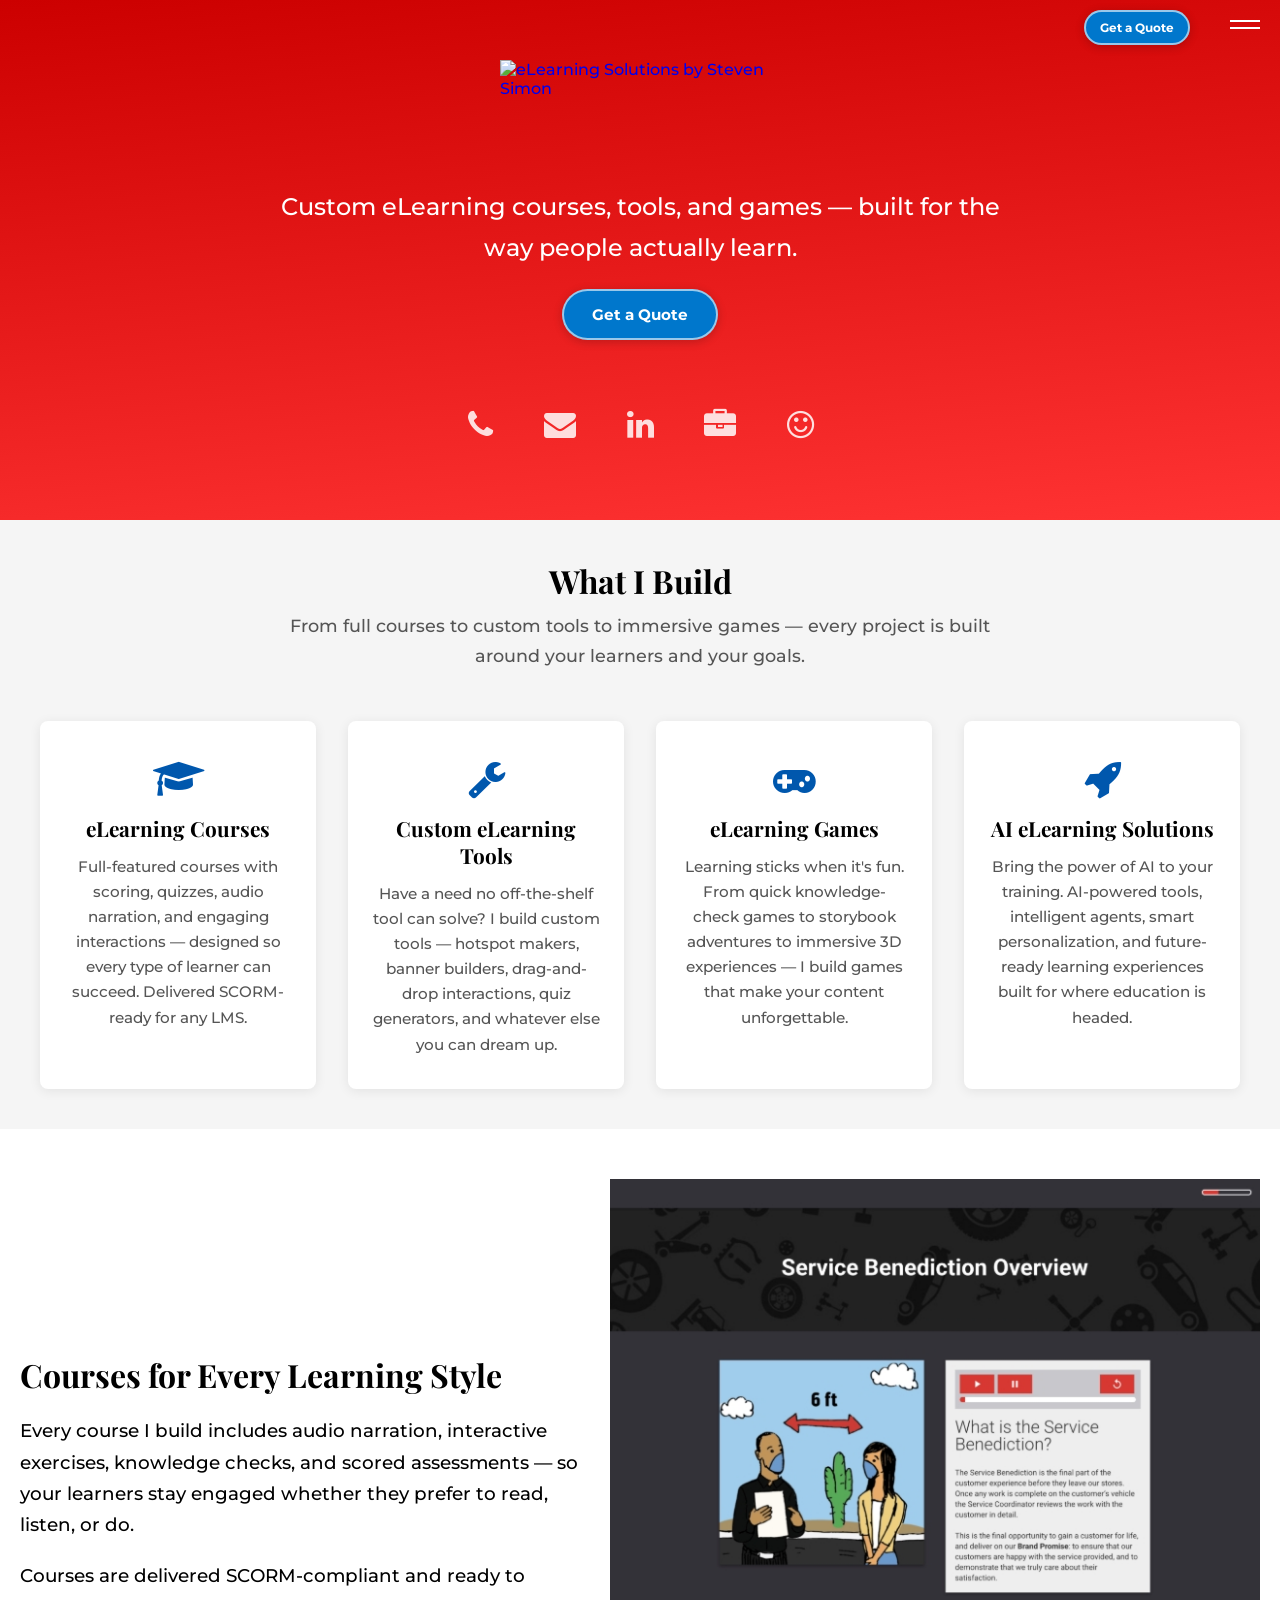
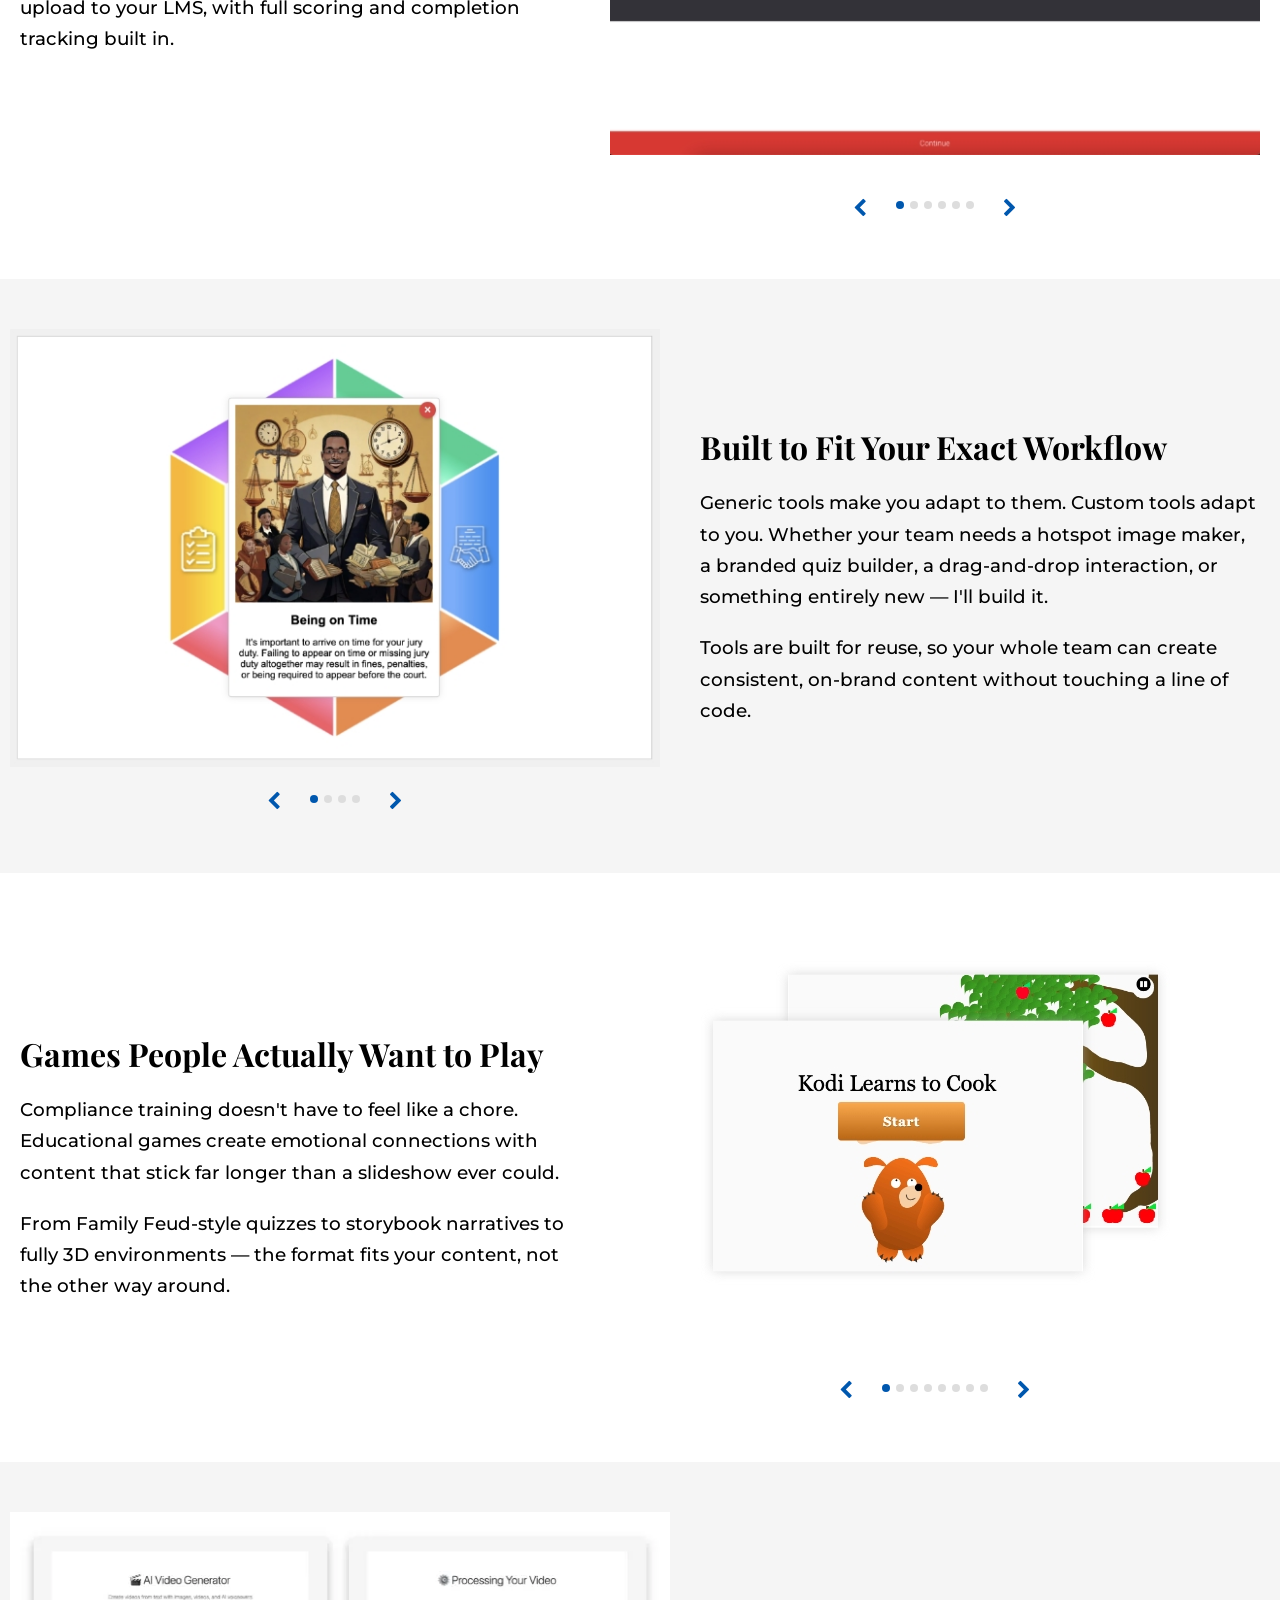
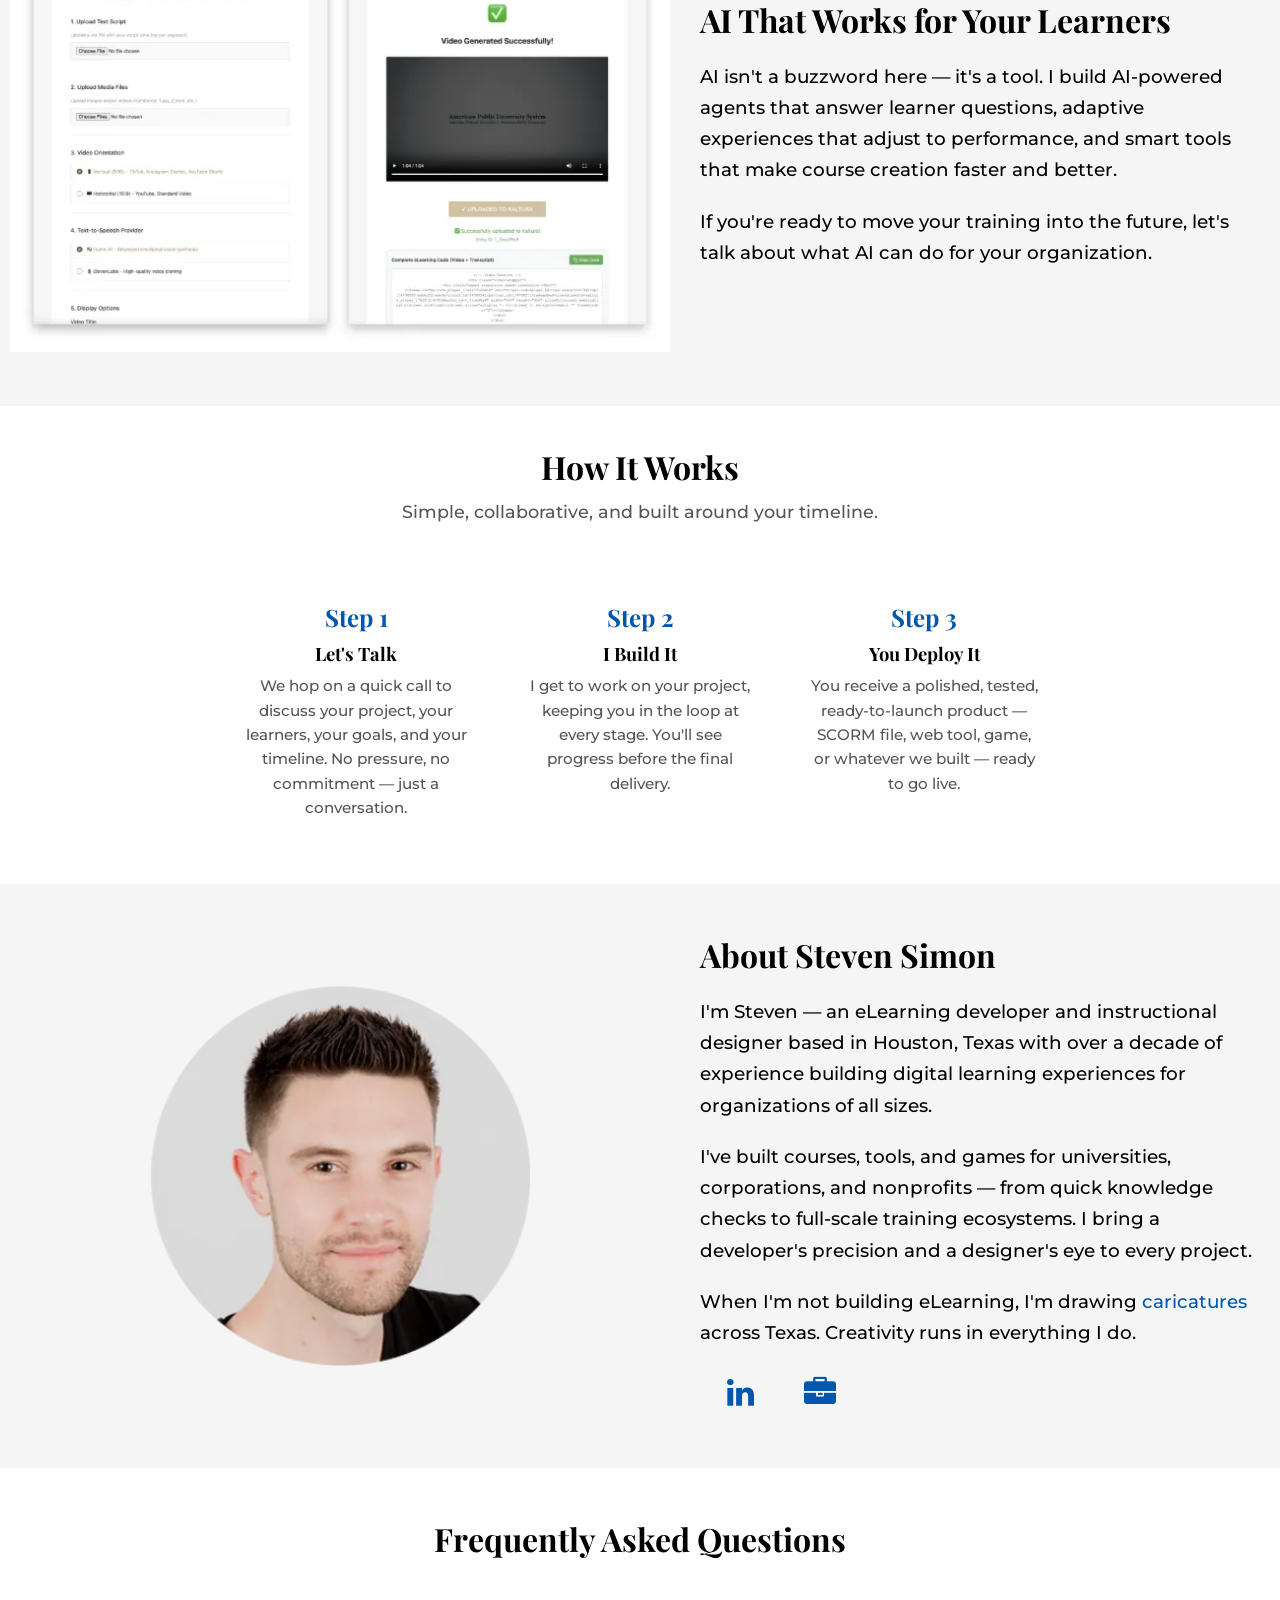
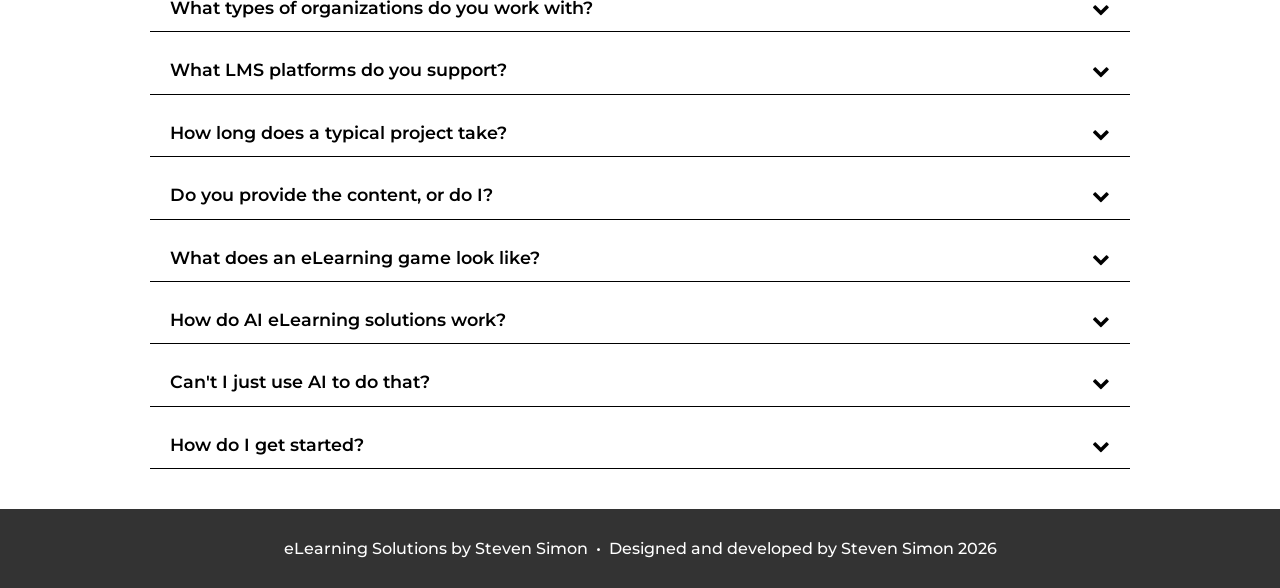
==== commit 4b861750: "Added AI Question" ====
--- a/index.html
+++ b/index.html
@@ -16,6 +16,10 @@
     <meta property="og:type" content="website">
 
     <title>eLearning Solutions by Steven Simon | Custom Courses, Tools & Games</title>
+
+    <!-- Google Analytics 4 -->
+    <script async src="https://www.googletagmanager.com/gtag/js?id=G-BREWKS13BD"></script>
+    <script src="js/analytics.js"></script>
 
     <!-- Font Awesome -->
     <link rel="stylesheet" href="css/font-awesome.min.css">
@@ -286,6 +290,16 @@
 
                     <div class="question-container">
                         <div class="question">
+                            Can't I just use AI to do that?
+                            <i class="fa fa-chevron-down"></i>
+                        </div>
+                        <div class="answer">
+                            <p>AI can help, but making learning truly engaging — with game mechanics, branching scenarios, and interactions that actually stick — still takes real instructional design skill and iteration. I turn complex ideas into polished learning experiences that work for your learners, and handle all the complexity so you can stay focused on your expertise.</p>
+                        </div>
+                    </div>
+
+                    <div class="question-container">
+                        <div class="question">
                             How do I get started?
                             <i class="fa fa-chevron-down"></i>
                         </div>
--- a/css/main.css
+++ b/css/main.css
@@ -135,7 +135,7 @@
   right: 0px;
   padding: 20px;
   width: 30px;
-  z-index: 1000;
+  z-index: 999; /* changed from 1000 */
   cursor: pointer;
   display: block;
 }
@@ -192,9 +192,10 @@
   font-family: var(--font-heading);
   font-weight: 700;
   text-align: center;
-  padding: 20px 0;
+  padding: 14px 10px; /* changed from 20px 0 */
   display: block;
-  font-size: 1.8rem;
+  font-size: 1.6rem;
+  line-height: 1.2; /* added */
 }
 
 .mainnav ul li a:hover {
@@ -300,14 +301,14 @@
 }
 
 @media screen and (max-width: 500px) {
-  nav a { width: 50px; height: 50px; }
+  icon-nav-component nav a { width: 50px; height: 50px; }
   nav .fa { font-size: 1.5rem; }
   icon-nav-component svg { width: 24px; height: 24px; }
 }
 
 @media screen and (max-width: 350px) {
-  nav a { width: 40px; height: 40px; }
-  nav .fa { font-size: 1rem;}
+  icon-nav-component nav a { width: 40px; height: 40px; }
+  nav .fa { font-size: 1rem; }
 }
 
 /* Inside wrapper (hero tagline area) */
@@ -906,6 +907,10 @@
   cursor: pointer;
 }
 
+.blackOverlay.modal-overlay {
+  z-index: 1001;
+}
+
 .offer-modal {
   display: none;
   position: fixed;
@@ -915,7 +920,7 @@
   background-color: var(--white);
   border-radius: 8px;
   box-shadow: 0 4px 20px rgba(0,0,0,0.3);
-  z-index: 1000;
+  z-index: 1002;
   max-width: 540px;
   width: 90%;
   max-height: 90vh;
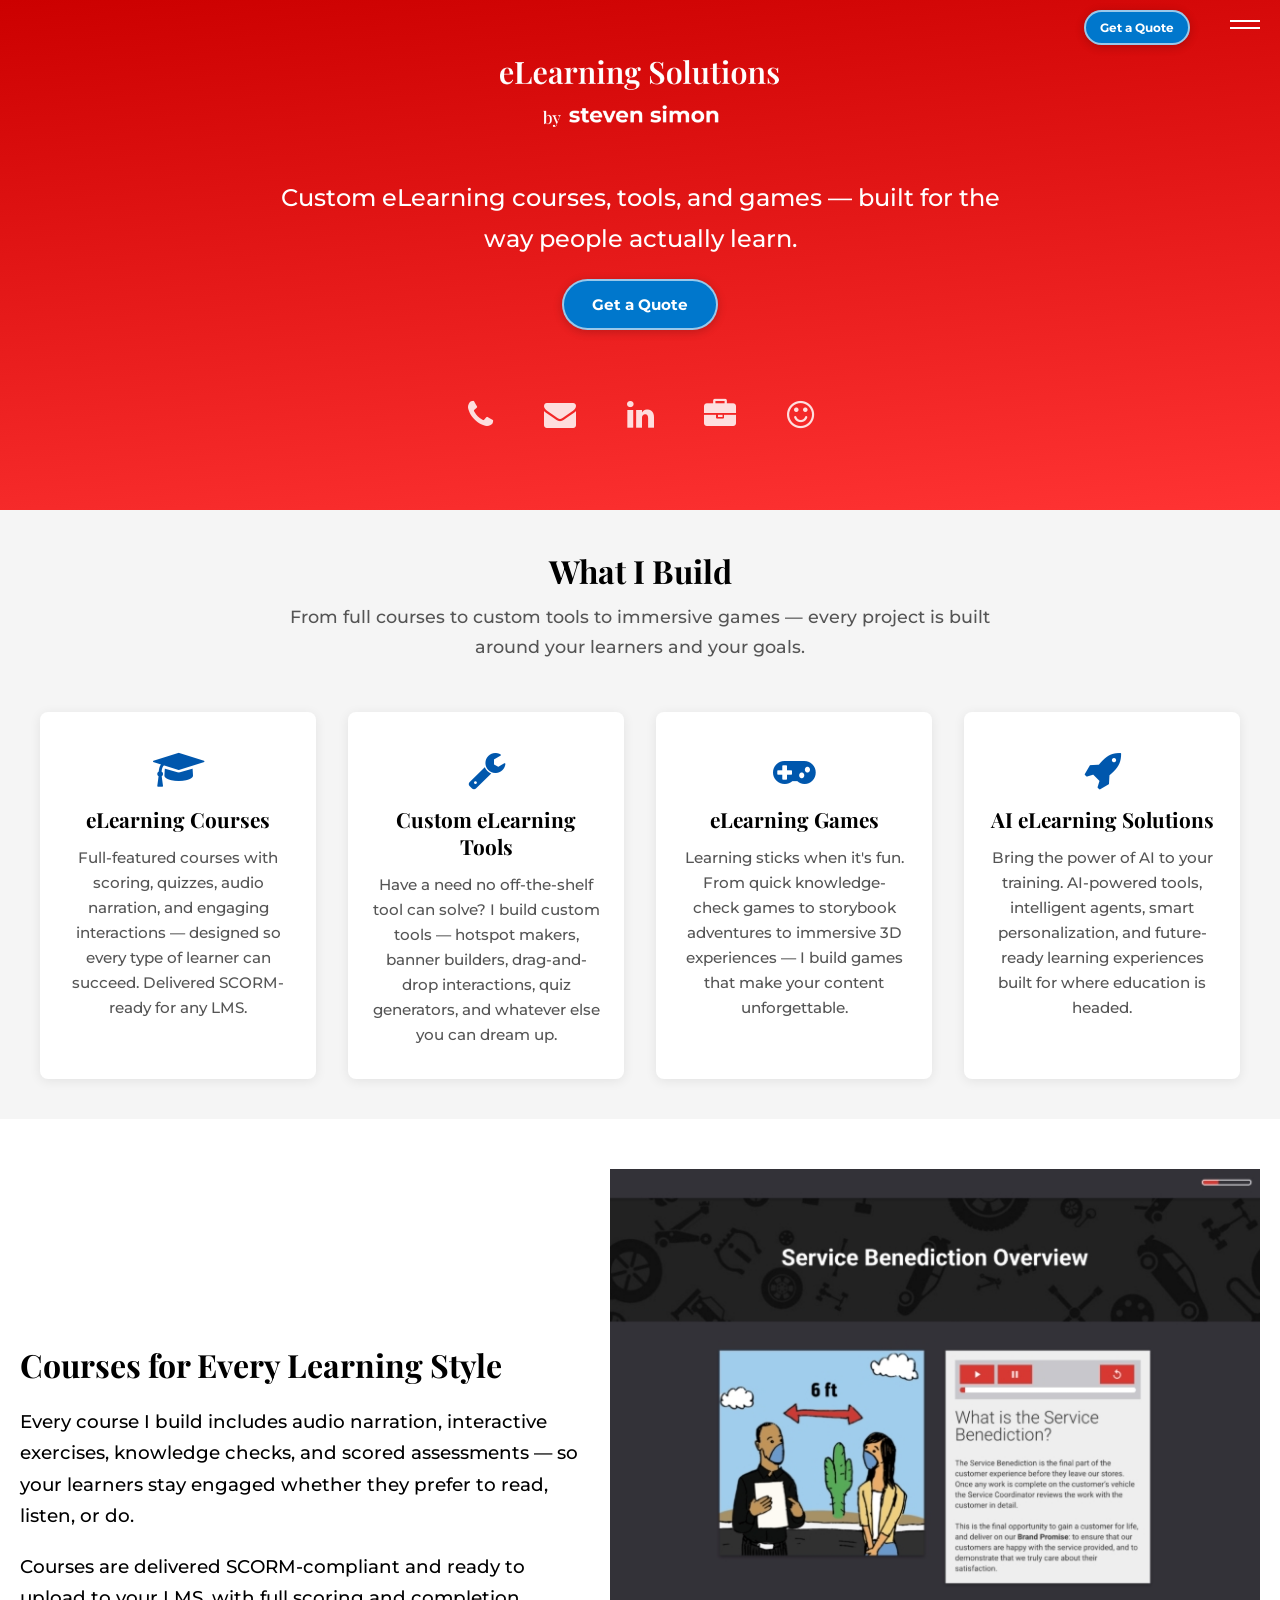
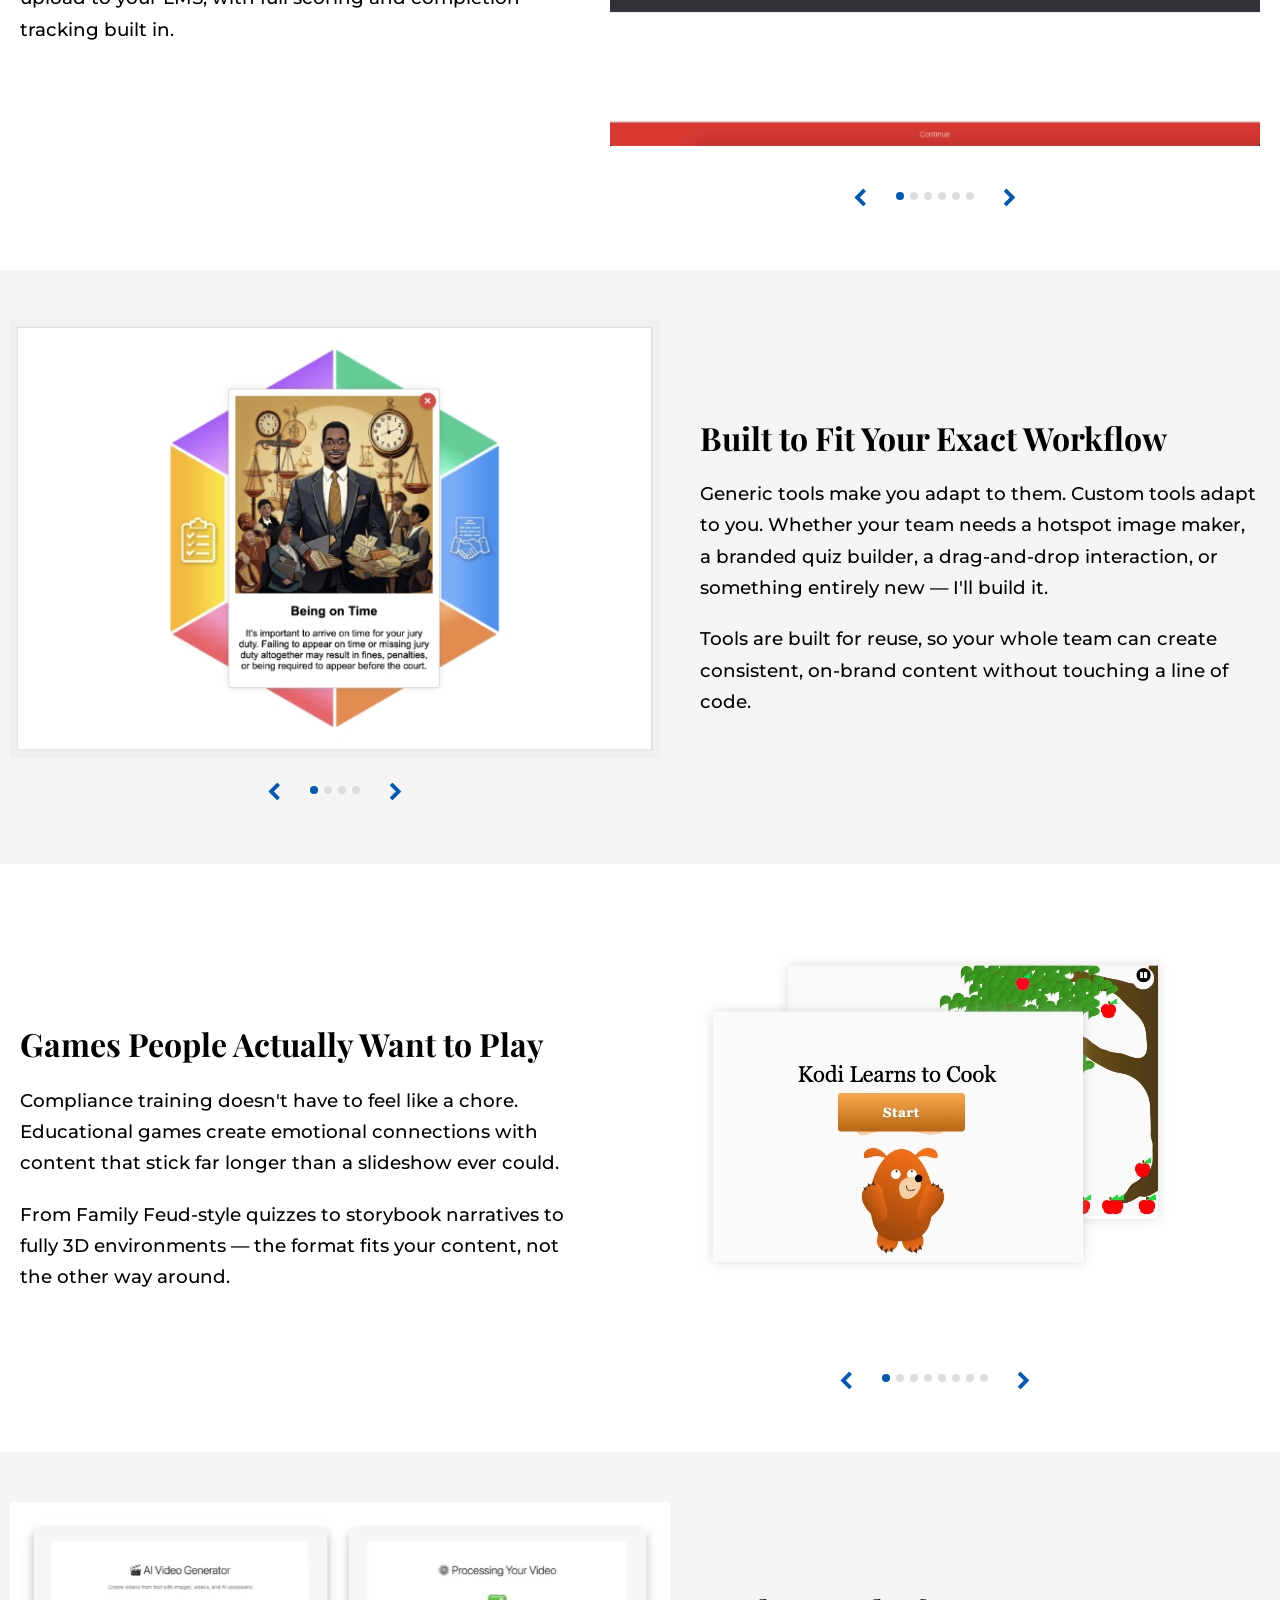
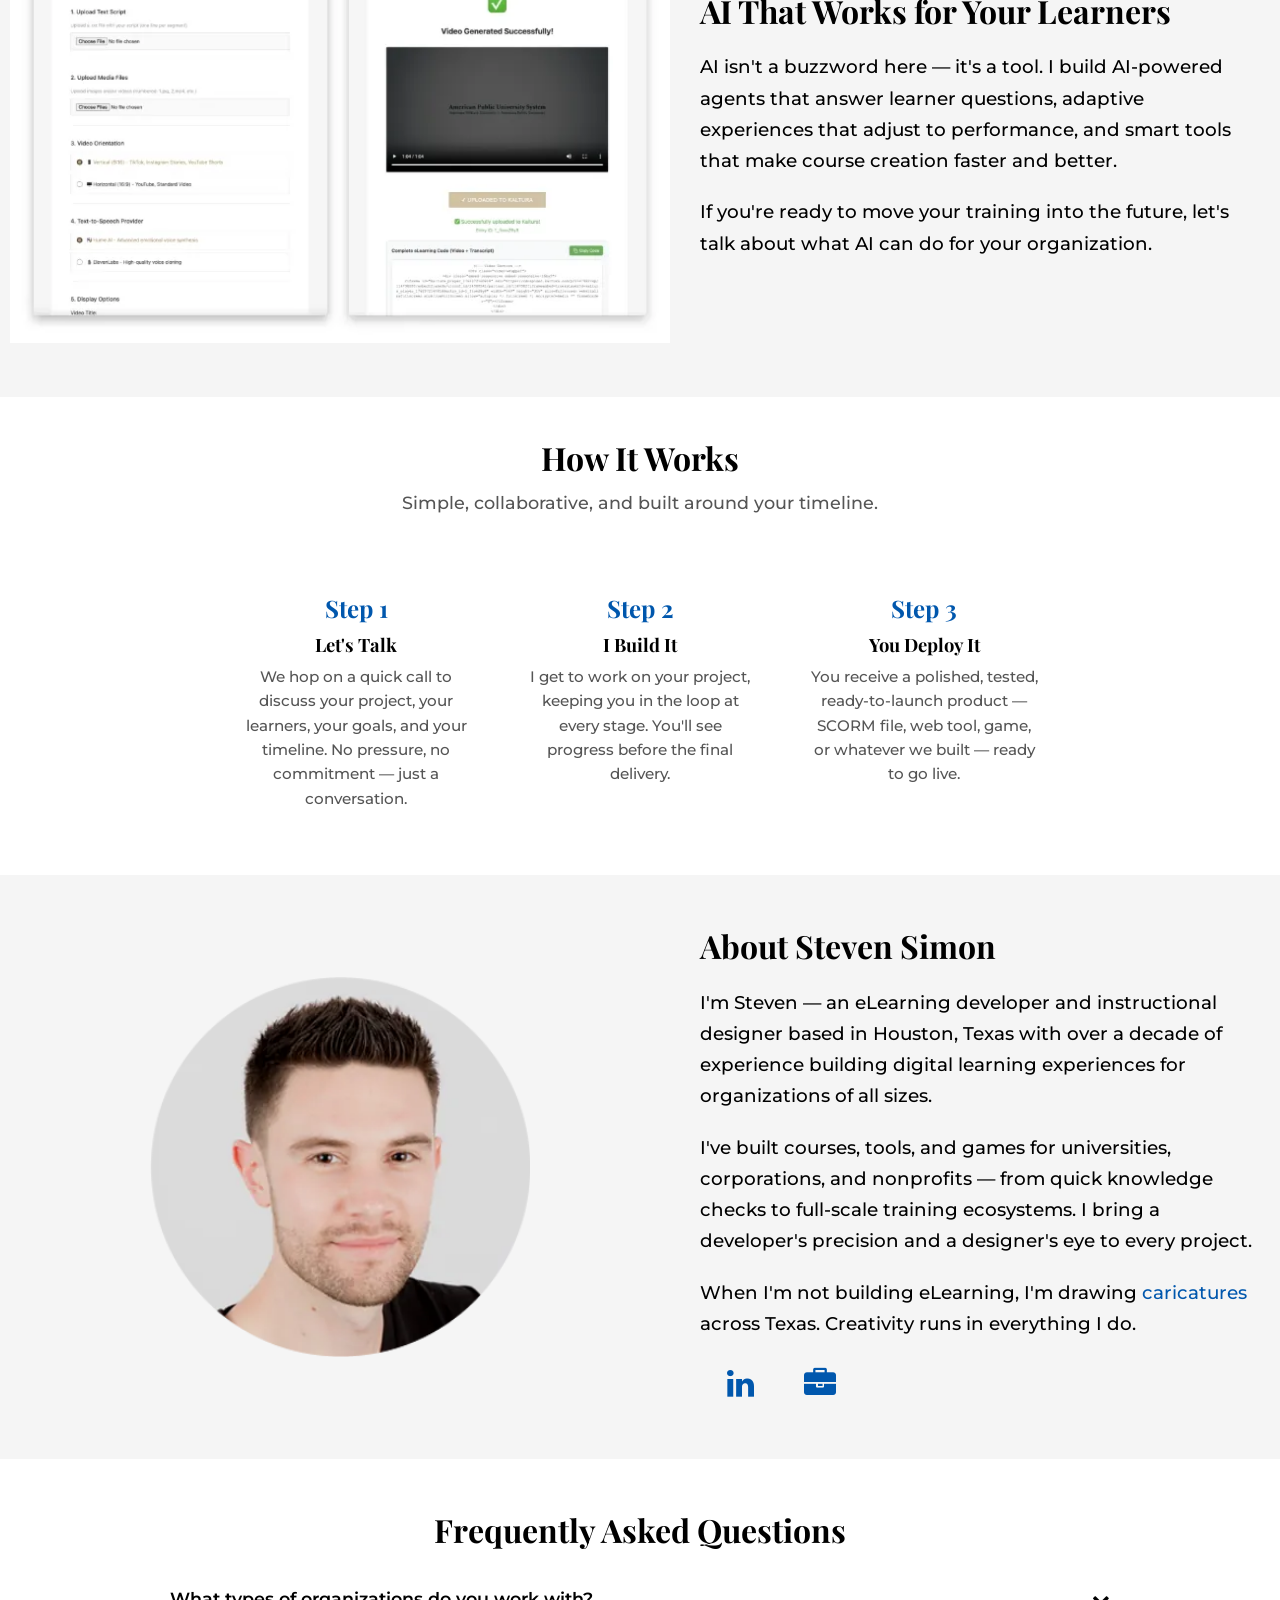
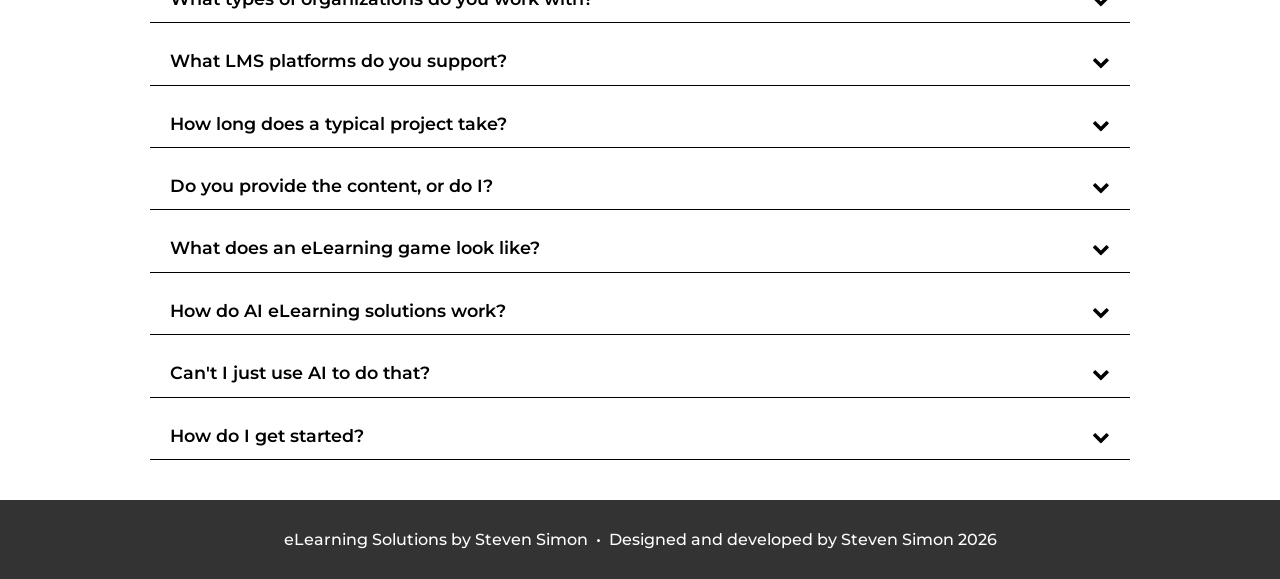
==== commit 85655f91: "Switched to .dev" ====
--- a/index.html
+++ b/index.html
@@ -11,8 +11,8 @@
     <!-- Open Graph -->
     <meta property="og:title" content="eLearning Solutions by Steven Simon">
     <meta property="og:description" content="Custom eLearning courses, tools, games, and AI solutions — built for the way people actually learn.">
-    <meta property="og:image" content="https://stevenraysimon.github.io/elearning-solutions/images/og-image.jpg">
-    <meta property="og:url" content="https://stevenraysimon.github.io/elearning-solutions/">
+    <meta property="og:image" content="https://stevensimon.dev/images/og-image.jpeg">
+    <meta property="og:url" content="https://stevensimon.dev/">
     <meta property="og:type" content="website">
 
     <title>eLearning Solutions by Steven Simon | Custom Courses, Tools & Games</title>
@@ -335,5 +335,78 @@
         interactive eLearning tools, online training development
     </div>
 
+    <script type="application/ld+json">
+            {
+            "@context": "https://schema.org",
+            "@type": "FAQPage",
+            "mainEntity": [
+                {
+                "@type": "Question",
+                "name": "What types of organizations do you work with?",
+                "acceptedAnswer": {
+                    "@type": "Answer",
+                    "text": "I work with organizations of all sizes — from small businesses and nonprofits to universities and large corporations. If you have learners and content, I can build something for you."
+                }
+                },
+                {
+                "@type": "Question",
+                "name": "What LMS platforms do you support?",
+                "acceptedAnswer": {
+                    "@type": "Answer",
+                    "text": "I deliver SCORM-compliant courses that work with virtually any LMS — Brightspace/D2L, Canvas, Moodle, Blackboard, and more. If you're not sure about your platform, we can figure it out together."
+                }
+                },
+                {
+                "@type": "Question",
+                "name": "How long does a typical project take?",
+                "acceptedAnswer": {
+                    "@type": "Answer",
+                    "text": "It depends on the scope. A custom tool or small game might be ready in a week or two. A full course with audio, interactions, and assessments typically takes 3–6 weeks. We'll set a clear timeline when we talk."
+                }
+                },
+                {
+                "@type": "Question",
+                "name": "Do you provide the content, or do I?",
+                "acceptedAnswer": {
+                    "@type": "Answer",
+                    "text": "Most clients provide their subject matter content and I handle all the design, development, audio production, and technical build. If you need help structuring your content or writing scripts, I can assist with that too."
+                }
+                },
+                {
+                "@type": "Question",
+                "name": "What does an eLearning game look like?",
+                "acceptedAnswer": {
+                    "@type": "Answer",
+                    "text": "It can be anything — a Family Feud-style quiz game, a branching scenario storybook, a drag-and-drop sorting challenge, or even a 3D environment your learners explore. We'll find the format that fits your content and your audience."
+                }
+                },
+                {
+                "@type": "Question",
+                "name": "How do AI eLearning solutions work?",
+                "acceptedAnswer": {
+                    "@type": "Answer",
+                    "text": "AI solutions can range from a chatbot that answers learner questions in real time, to adaptive experiences that adjust difficulty based on performance, to AI-powered tools that help your team create content faster. We'll explore what makes sense for your goals."
+                }
+                },
+                {
+                "@type": "Question",
+                "name": "Can't I just use AI to do that?",
+                "acceptedAnswer": {
+                    "@type": "Answer",
+                    "text": "AI can help, but making learning truly engaging — with game mechanics, branching scenarios, and interactions that actually stick — still takes real instructional design skill and iteration. I turn complex ideas into polished learning experiences that work for your learners, and handle all the complexity so you can stay focused on your expertise."
+                }
+                },
+                {
+                "@type": "Question",
+                "name": "How do I get started?",
+                "acceptedAnswer": {
+                    "@type": "Answer",
+                    "text": "Just hit \"Get a Quote\" and fill out a quick form. I'll reach out to schedule a call and we'll go from there. No commitment required — let's just talk about your project."
+                }
+                }
+            ]
+            }
+        </script>
+
 </body>
 </html>
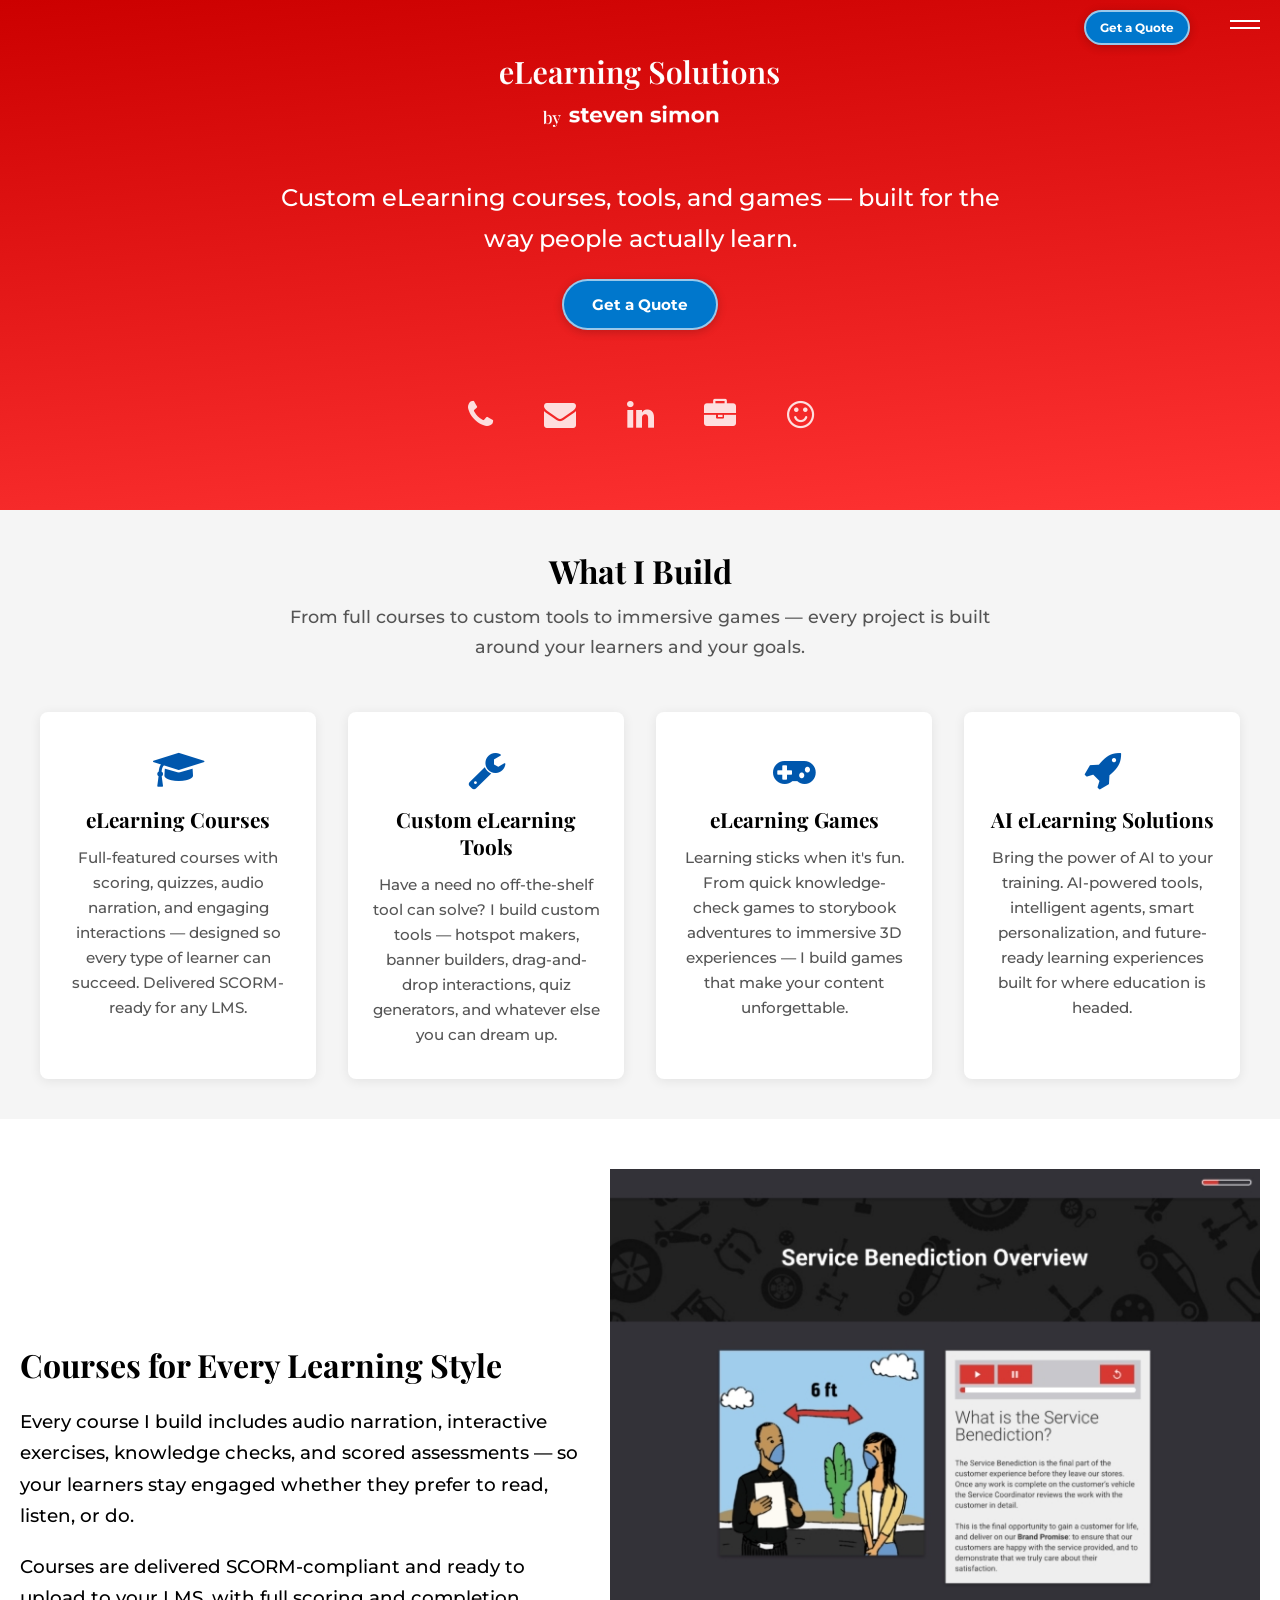
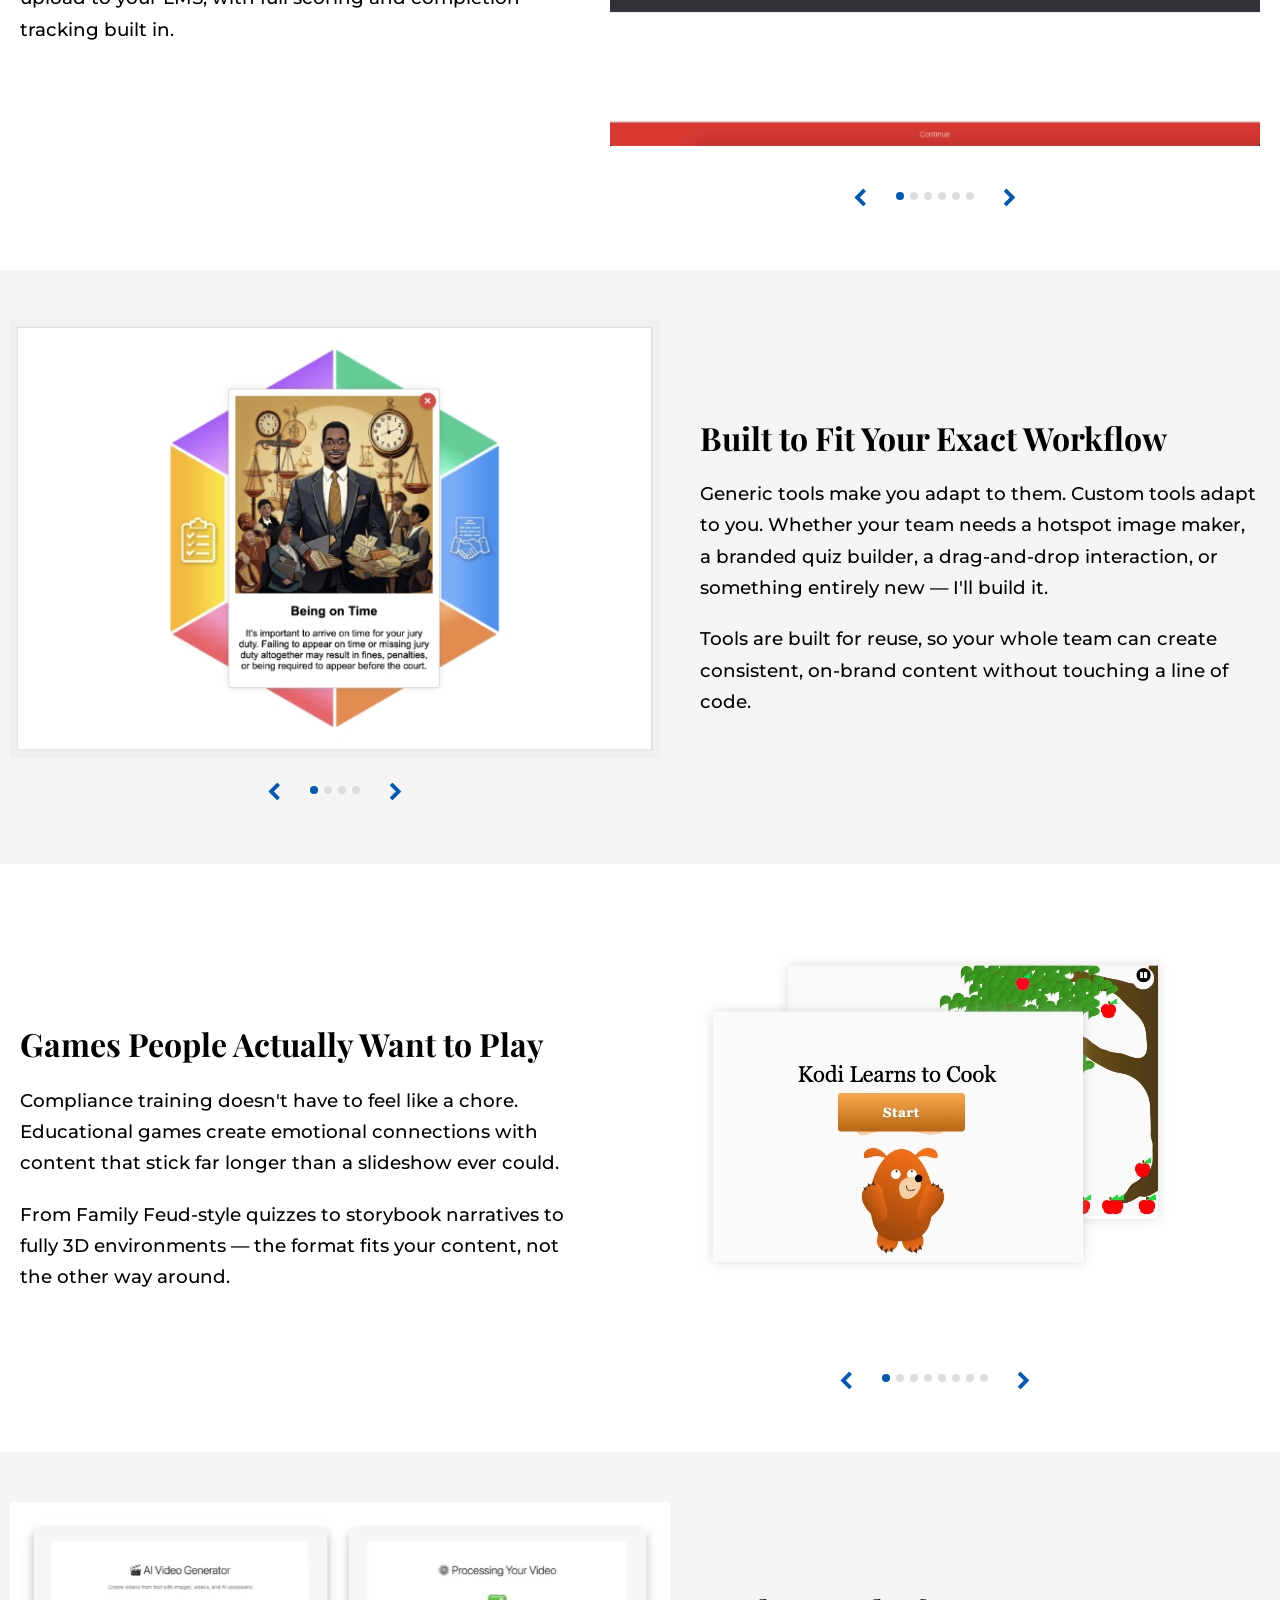
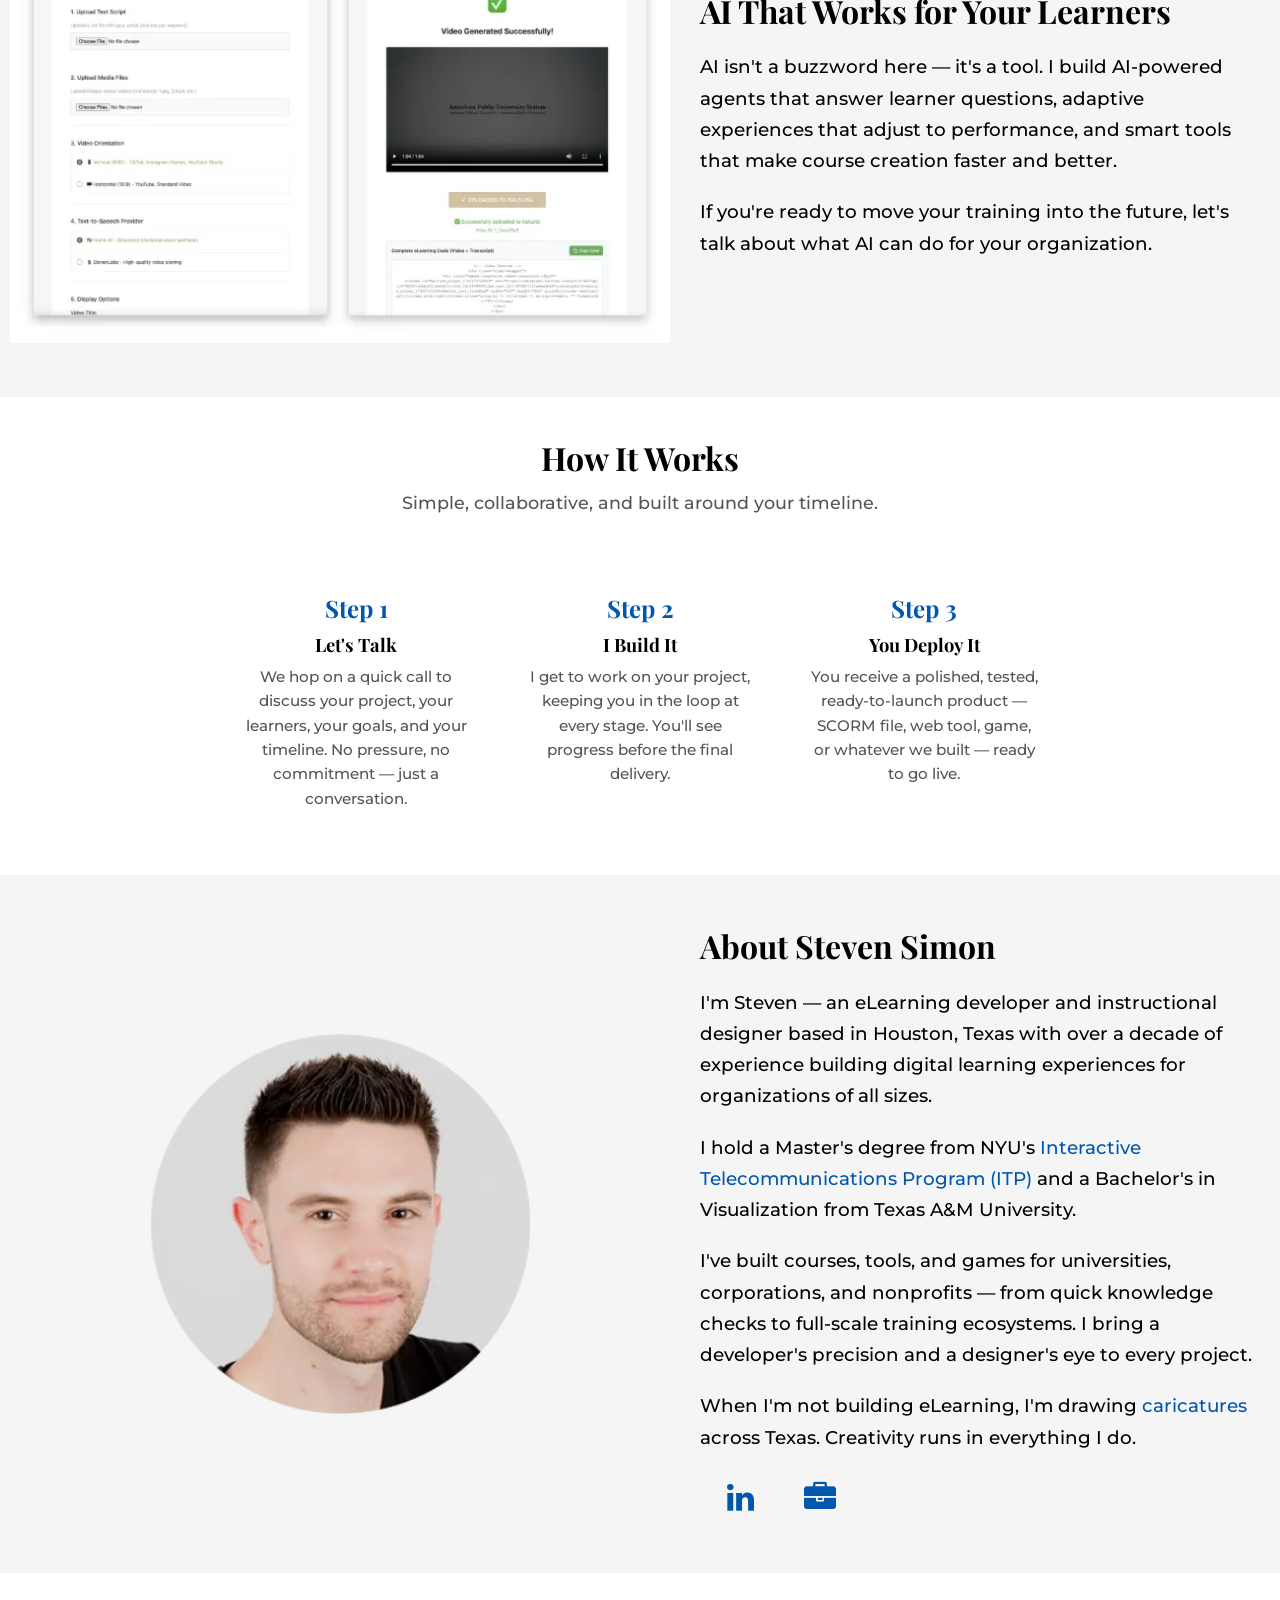
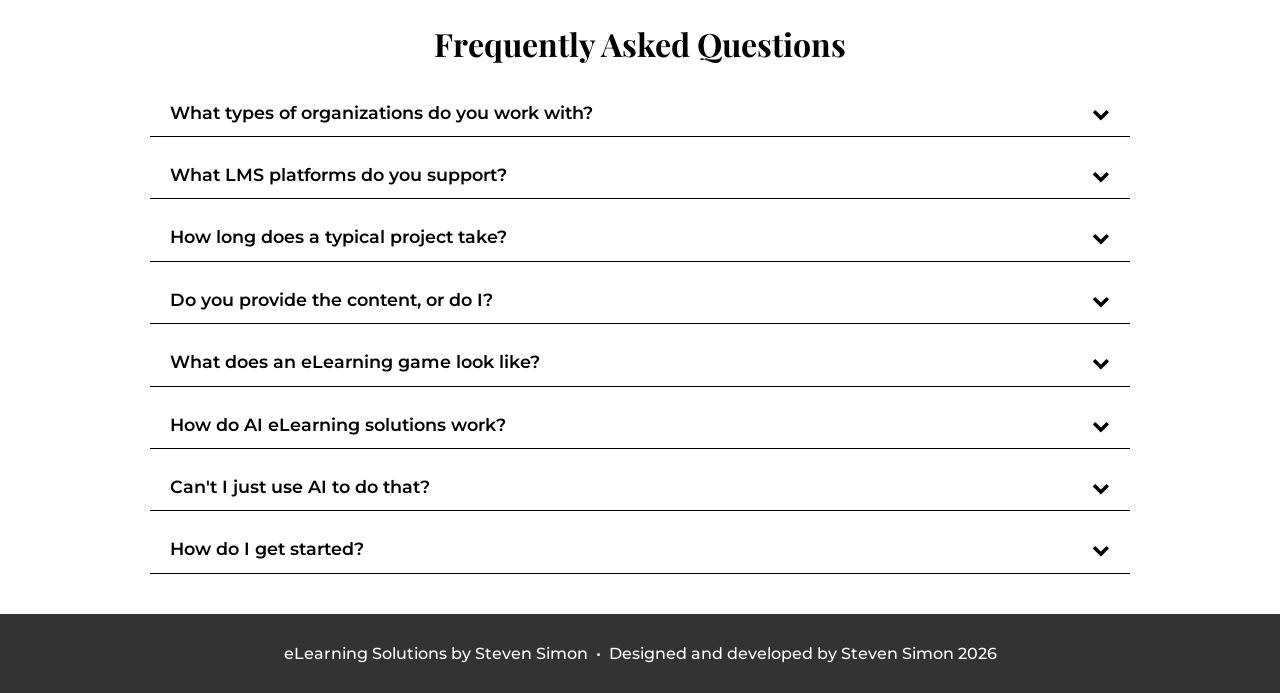
==== commit a3b1438a: "Added diploma" ====
--- a/index.html
+++ b/index.html
@@ -40,6 +40,9 @@
 
     <!-- Quote Modal -->
     <quote-modal></quote-modal>
+
+    <!-- Diploma Modal -->
+    <diploma-modal></diploma-modal>
 
     <!-- Fixed Get a Quote Button -->
     <quote-button-component></quote-button-component>
@@ -207,6 +210,7 @@
                     <div class="text">
                         <h2>About Steven Simon</h2>
                         <p>I'm Steven — an eLearning developer and instructional designer based in Houston, Texas with over a decade of experience building digital learning experiences for organizations of all sizes.</p>
+                        <p>I hold a Master's degree from NYU's <a href="#" class="diploma-link" title="View Diploma">Interactive Telecommunications Program (ITP)</a> and a Bachelor's in Visualization from Texas A&amp;M University.</p>
                         <p>I've built courses, tools, and games for universities, corporations, and nonprofits — from quick knowledge checks to full-scale training ecosystems. I bring a developer's precision and a designer's eye to every project.</p>
                         <p>When I'm not building eLearning, I'm drawing <a href="https://stevensimon.art" title="Caricatures" target="_blank">caricatures</a> across Texas. Creativity runs in everything I do.</p>
                         <nav class="row-nav">
--- a/css/main.css
+++ b/css/main.css
@@ -1098,6 +1098,62 @@
   }
 }
 
+/************* Diploma Modal *******************/
+
+.diploma-link {
+    text-decoration: underline;
+    cursor: pointer;
+}
+
+.diploma-modal {
+    display: none;
+    position: fixed;
+    inset: 0;
+    z-index: 9999;
+    align-items: center;
+    justify-content: center;
+    opacity: 0;
+}
+
+.diploma-modal-inner {
+    position: relative;
+    display: inline-flex;
+}
+
+.diploma-modal img {
+    max-width: 90vw;
+    max-height: 90vh;
+    object-fit: contain;
+    border-radius: 4px;
+    box-shadow: 0 8px 40px rgba(0, 0, 0, 0.6);
+    display: block;
+}
+
+.diploma-modal-close {
+    position: absolute;
+    top: -1rem;
+    right: -1rem;
+    background-color: rgba(0, 0, 0, 0.5);
+    border: none;
+    font-size: 2rem;
+    color: var(--white);
+    cursor: pointer;
+    padding: 0;
+    width: 36px;
+    height: 36px;
+    display: flex;
+    align-items: center;
+    justify-content: center;
+    border-radius: 40px;
+    z-index: 2;
+    transition: color 0.2s ease, background-color 0.2s ease;
+}
+
+.diploma-modal-close:hover {
+    color: var(--white);
+    background-color: rgba(0, 0, 0, 0.8);
+}
+
 /************* About Image *******************/
 
 .about-image {
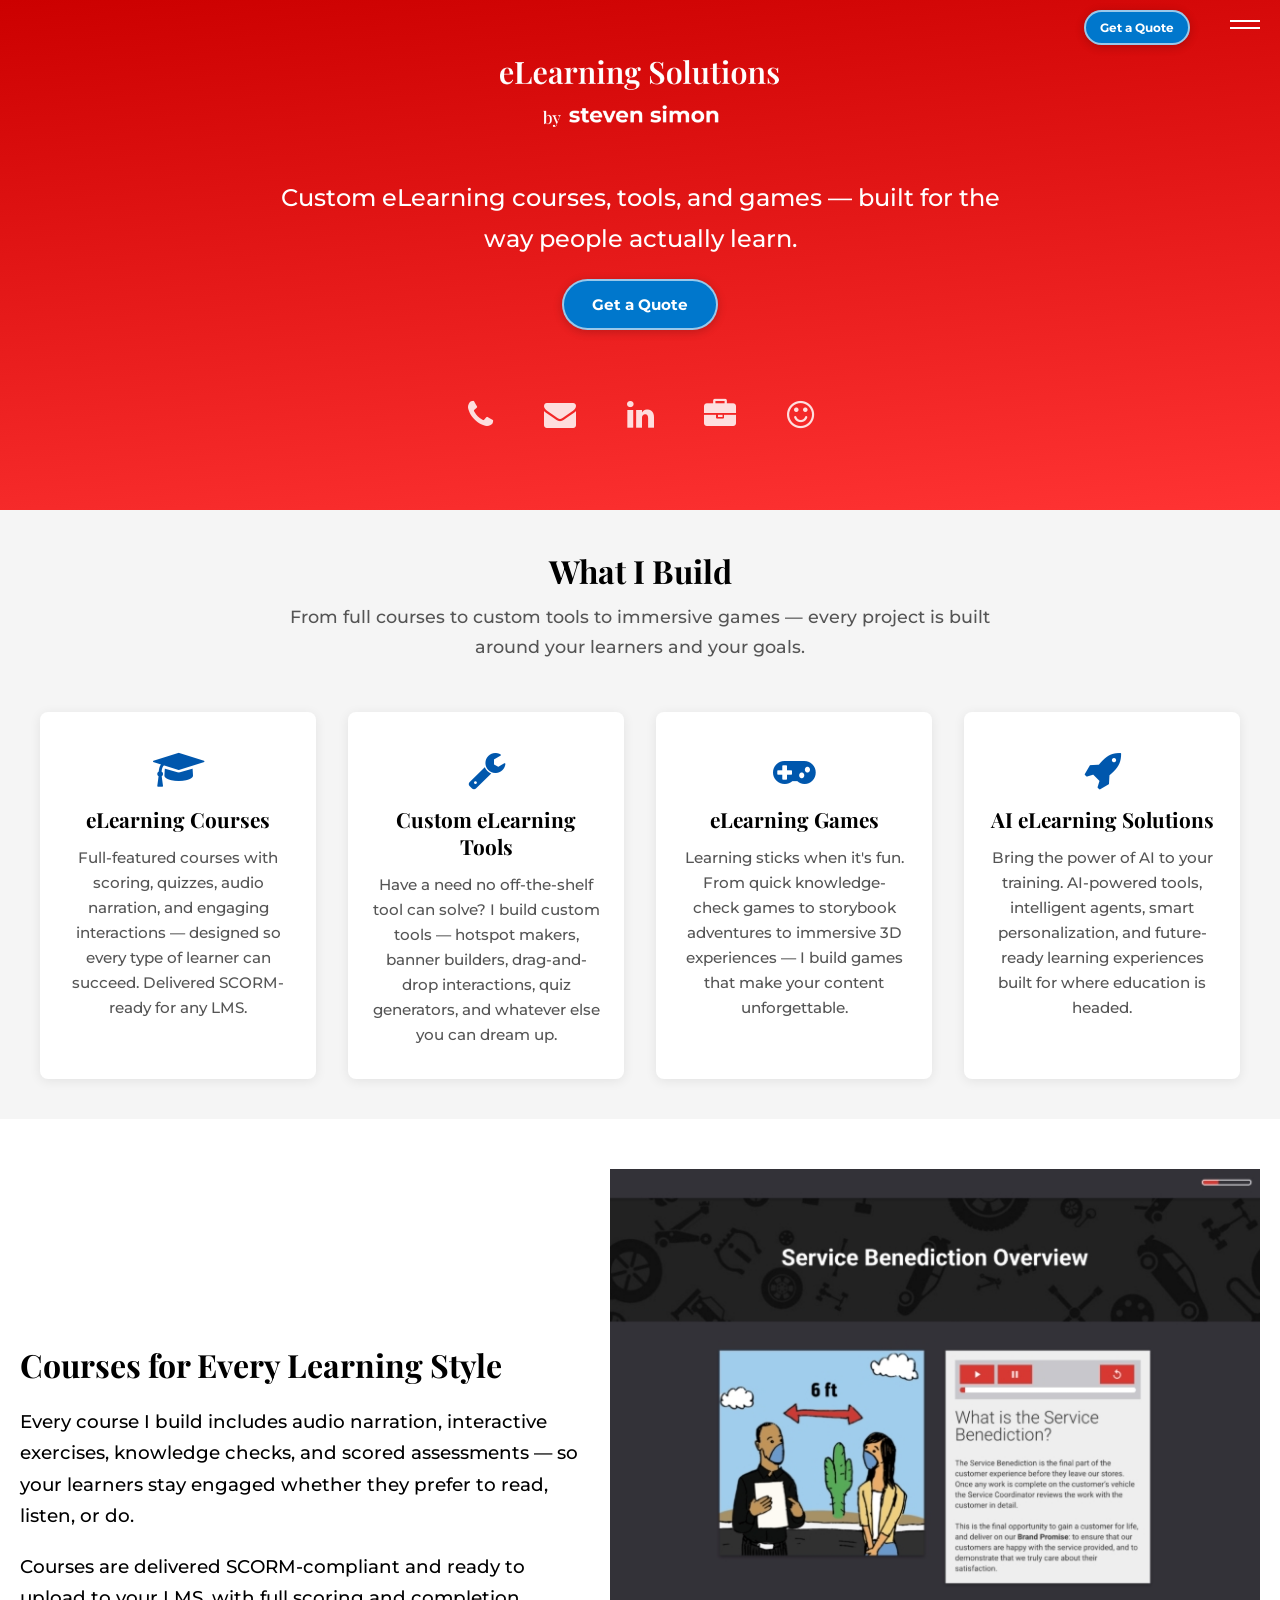
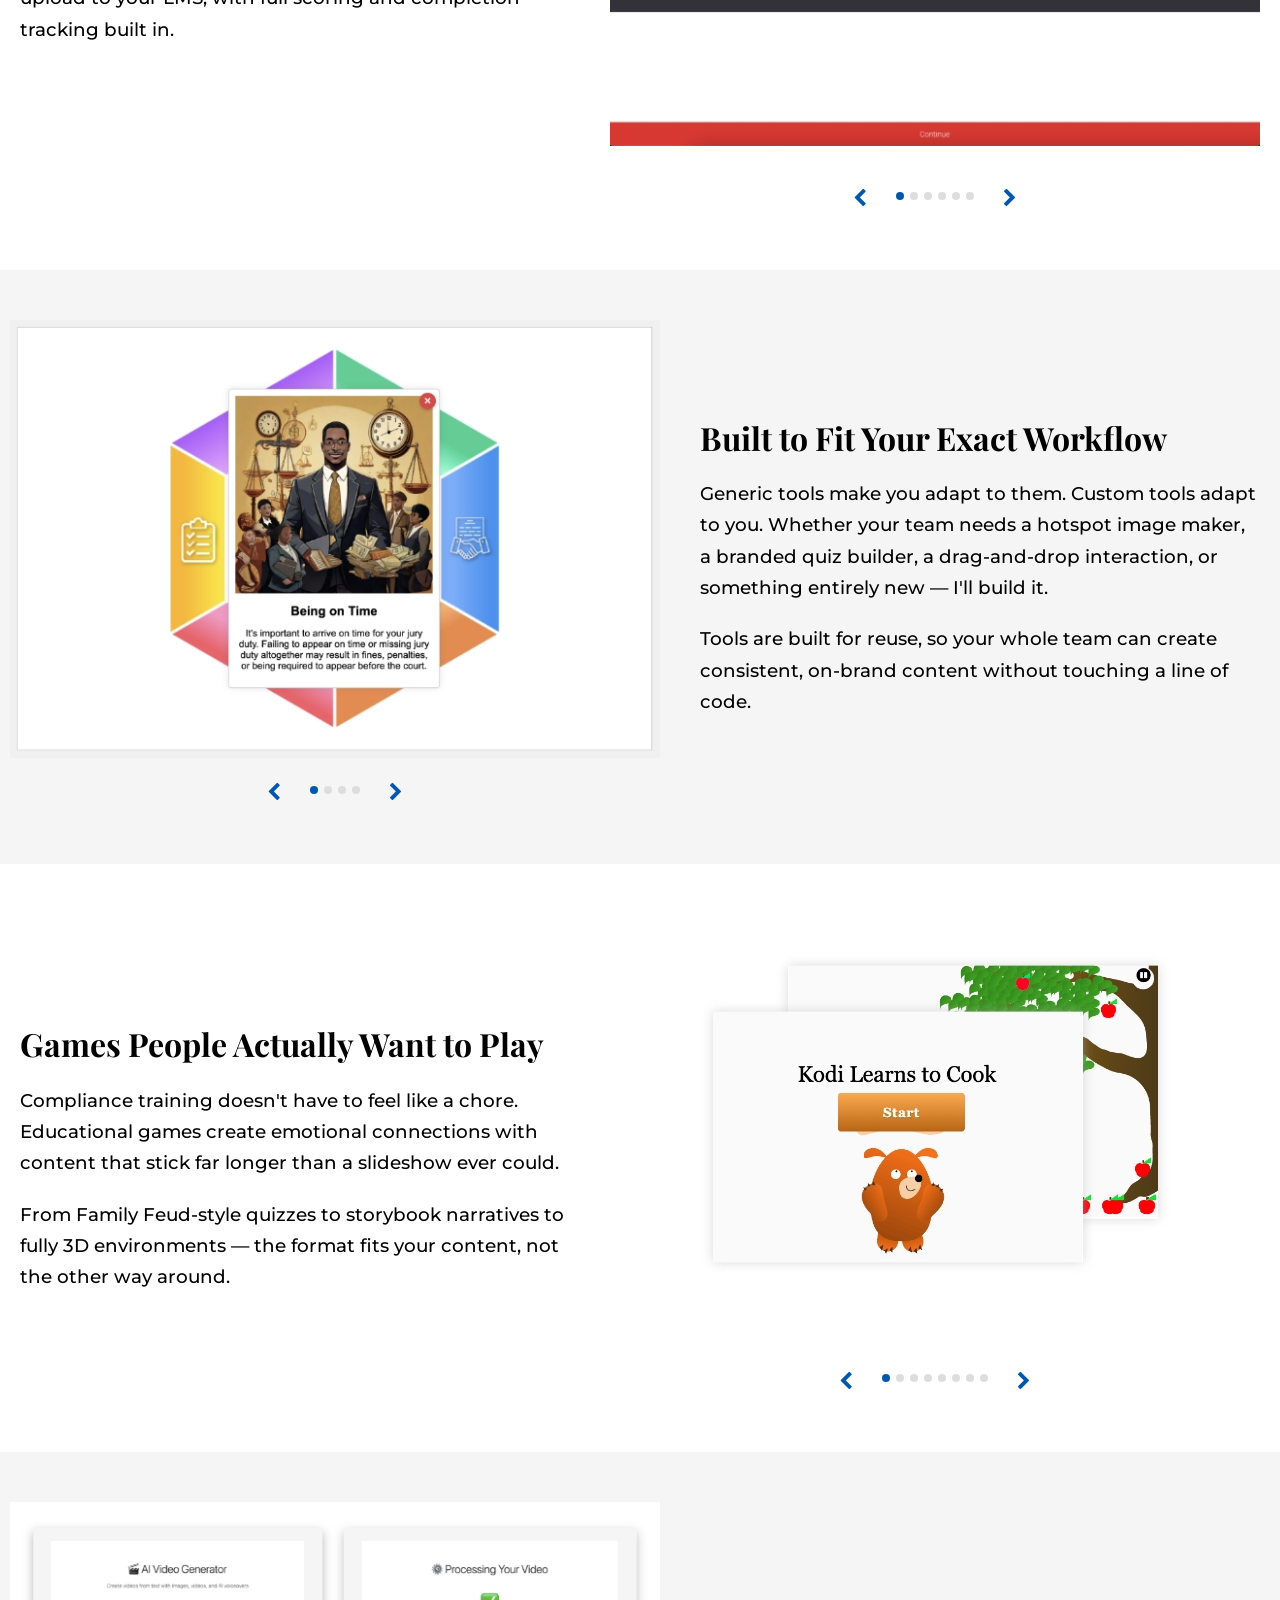
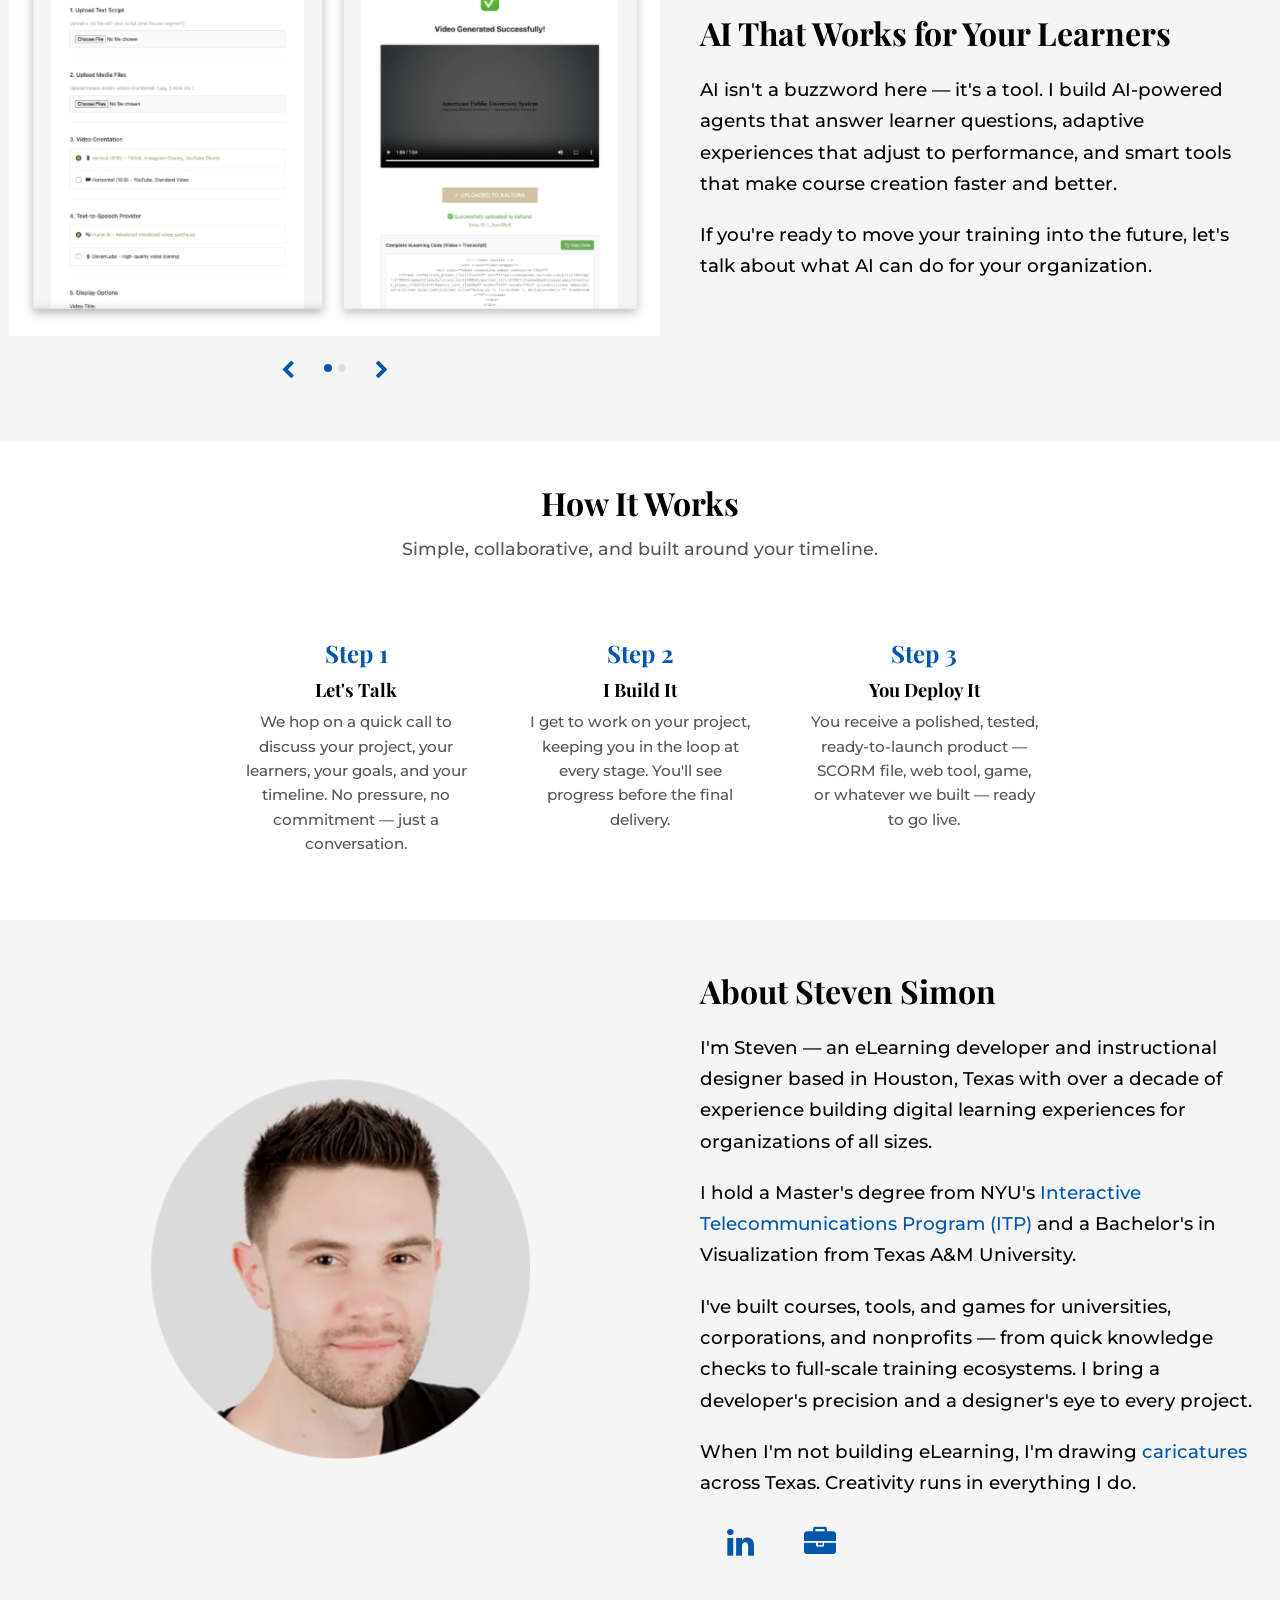
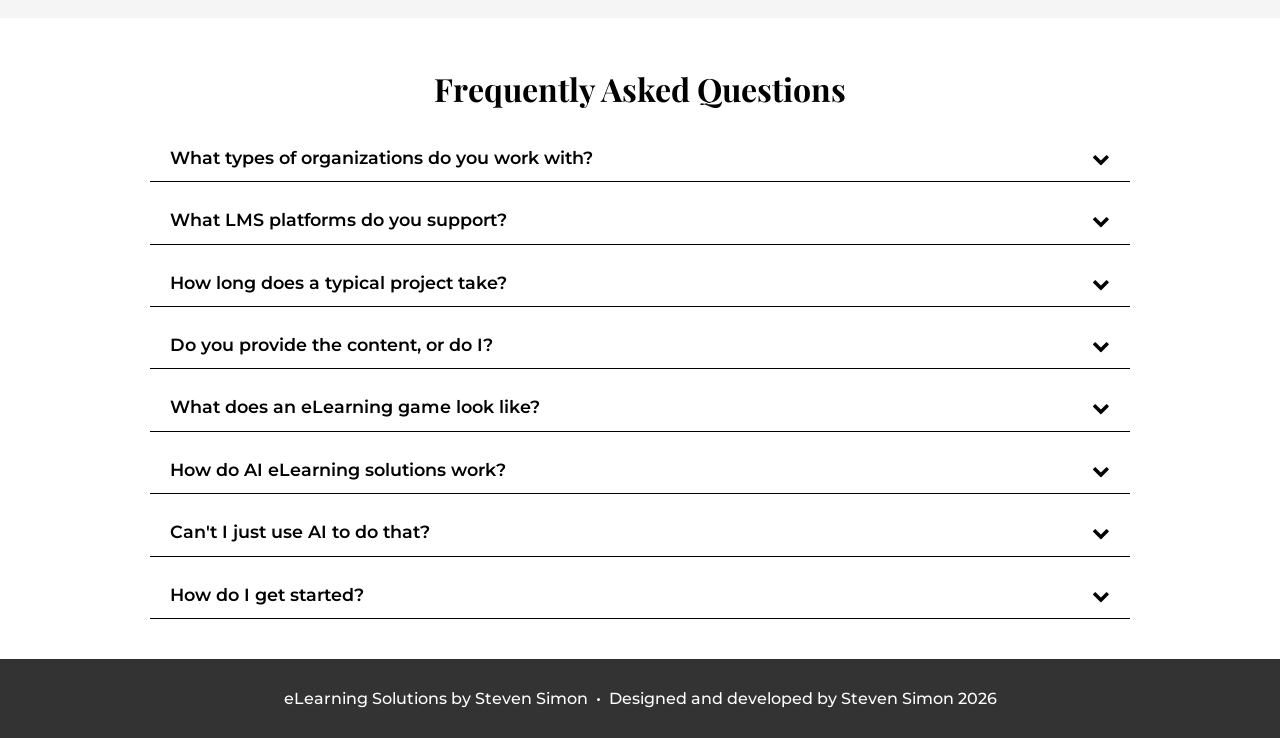
==== commit b01fd1bd: "Added AI Agent image" ====
--- a/index.html
+++ b/index.html
@@ -160,10 +160,10 @@
         <div class="information">
             <div class="content wrapper">
                 <div class="flex">
-                    <picture>
-                        <source srcset="images/ai/1.webp" type="image/webp">
-                        <img src="images/ai/1.jpeg" alt="AI-powered eLearning solutions and intelligent tools" loading="lazy">
-                    </picture>
+                    <carousel-component>
+                        <img src="images/ai/1.jpeg" alt="AI-powered eLearning solutions and intelligent tools">
+                        <img src="images/ai/2.jpeg" alt="Agentic AI eLearning agents">
+                    </carousel-component>
                     <div class="text">
                         <h2>AI That Works for Your Learners</h2>
                         <p>AI isn't a buzzword here — it's a tool. I build AI-powered agents that answer learner questions, adaptive experiences that adjust to performance, and smart tools that make course creation faster and better.</p>
